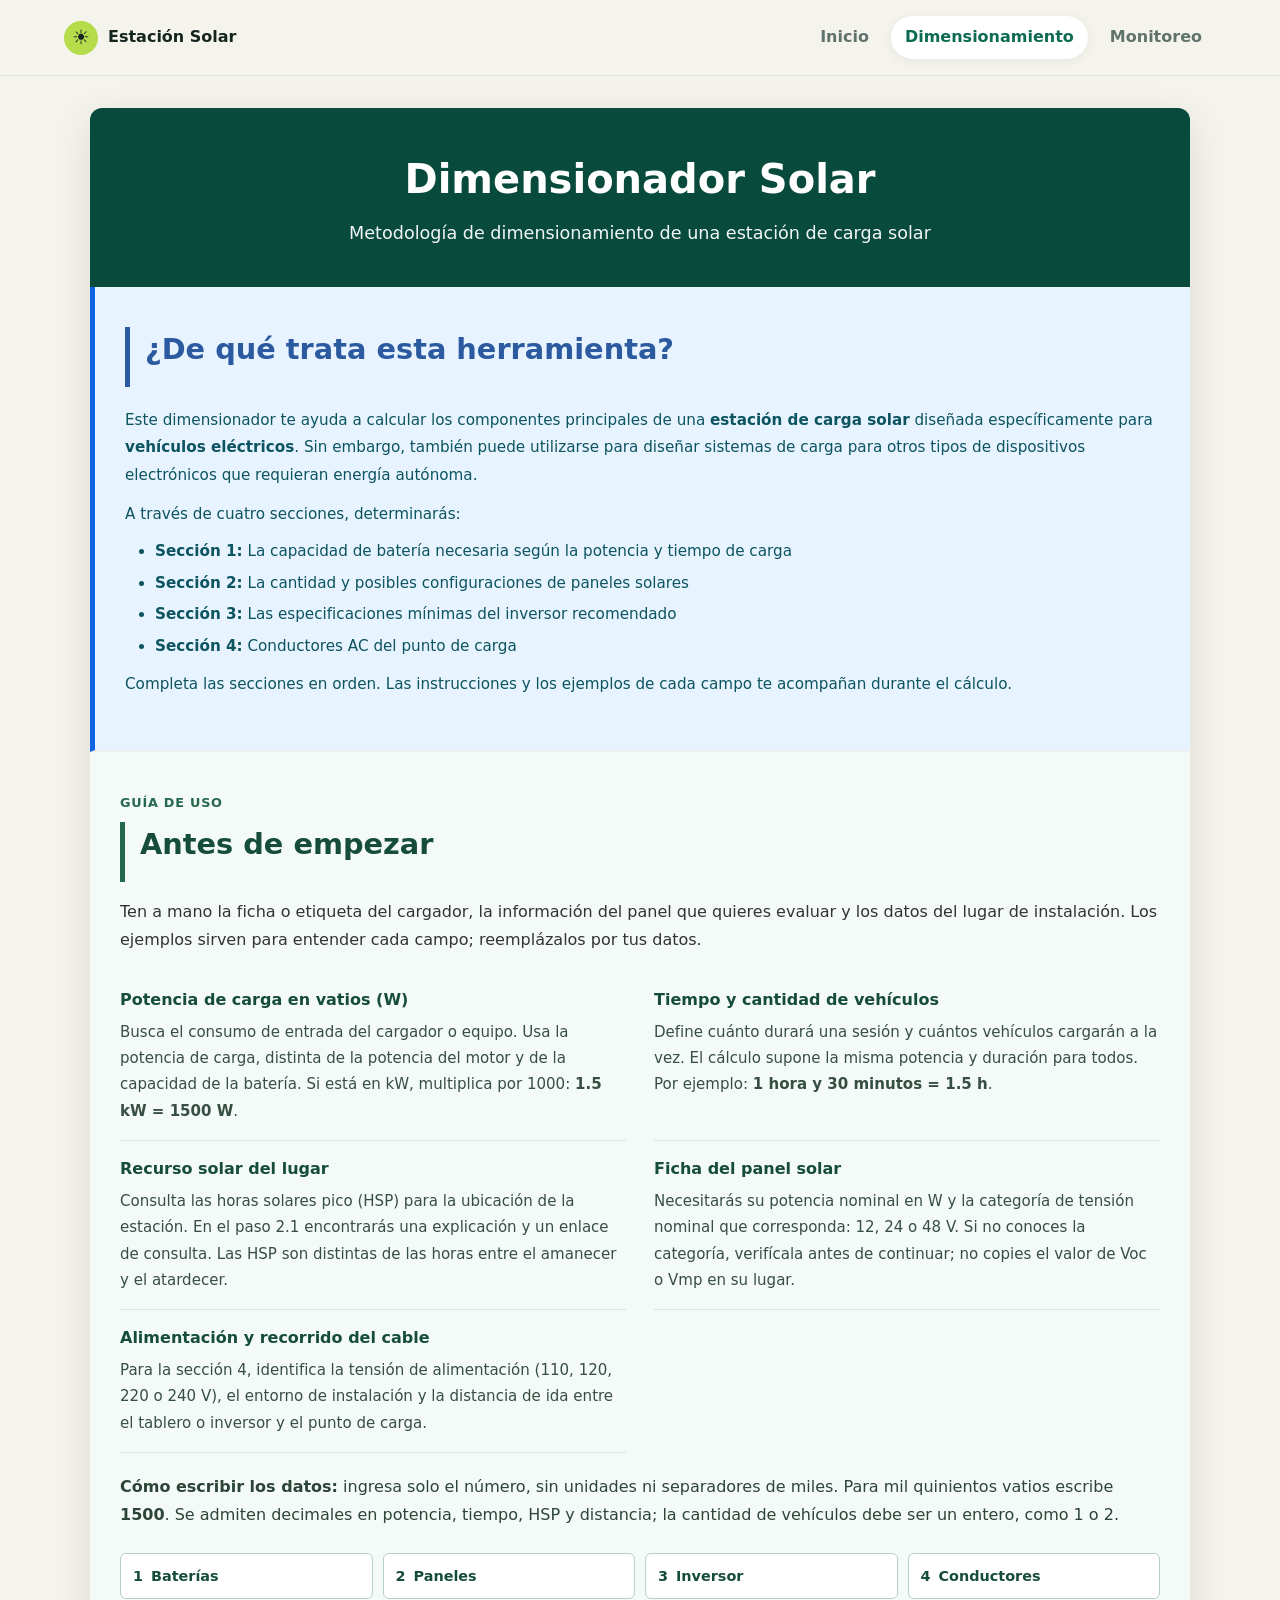
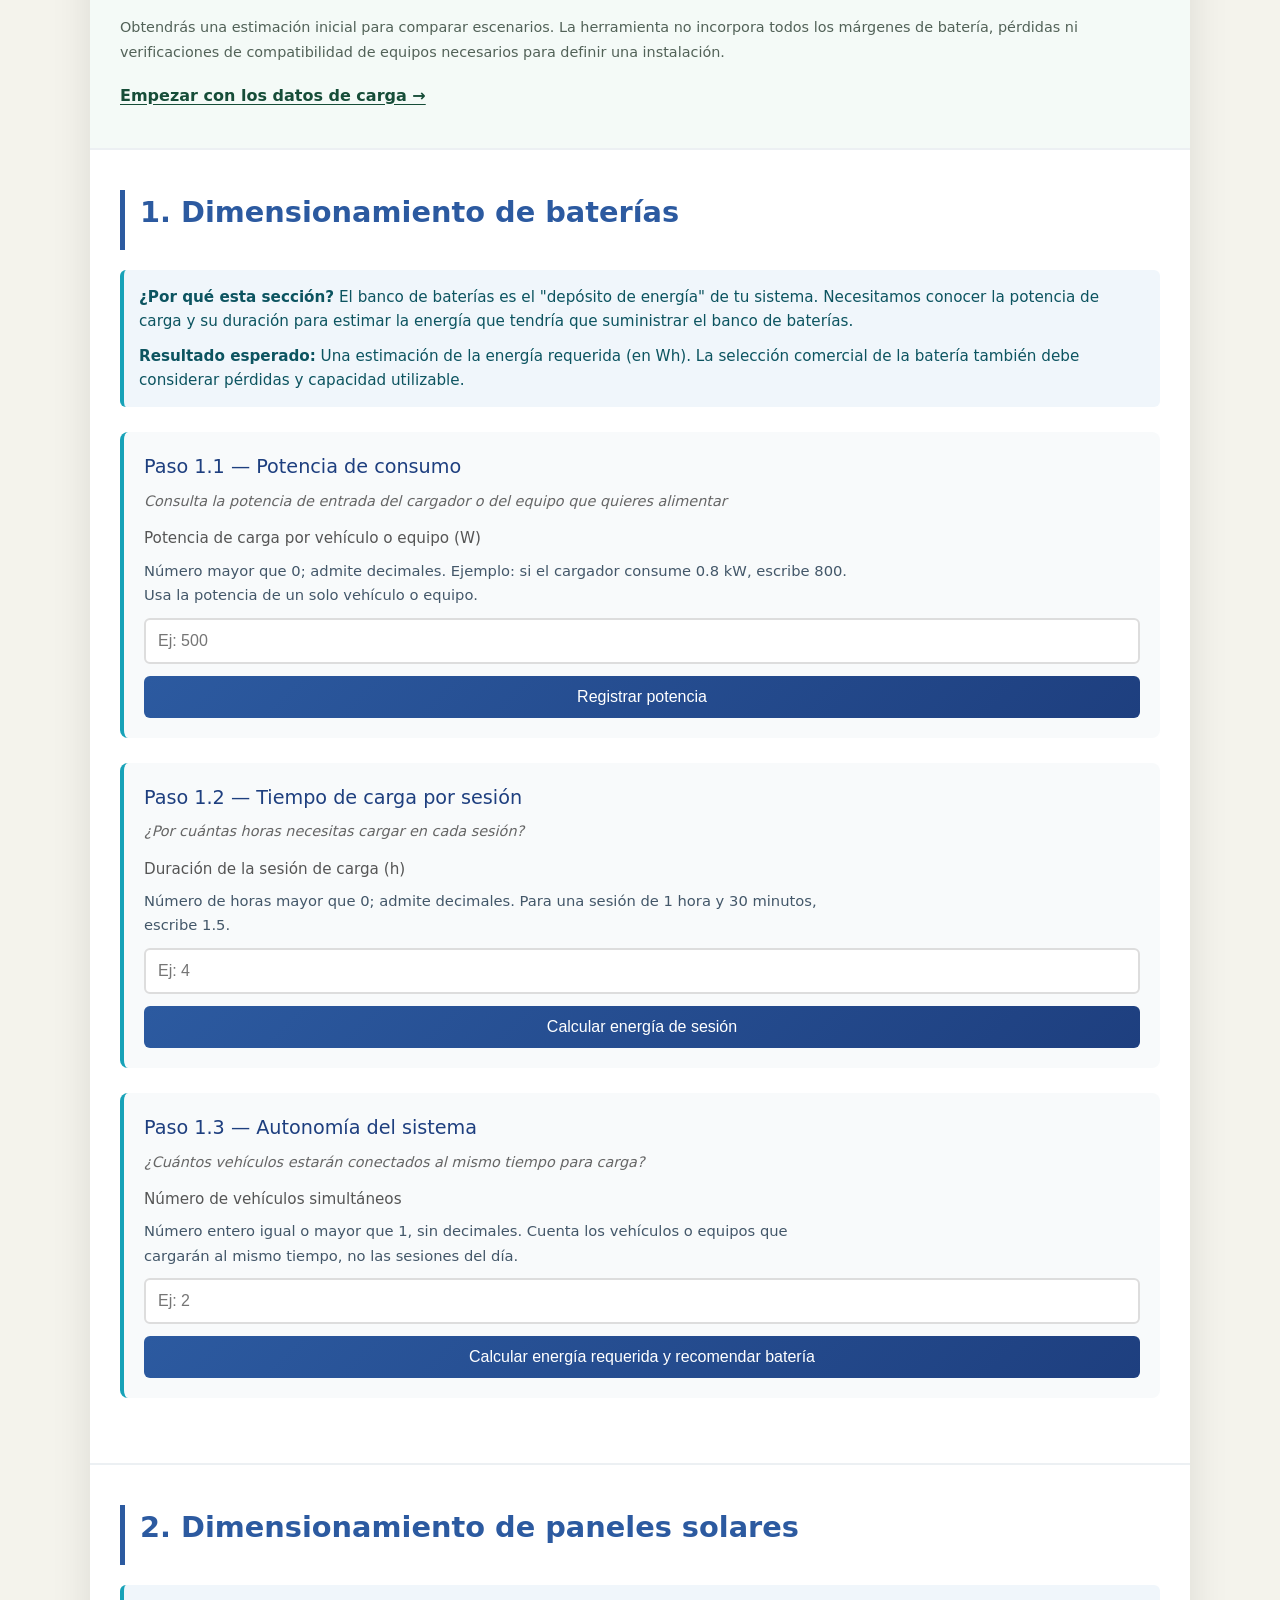
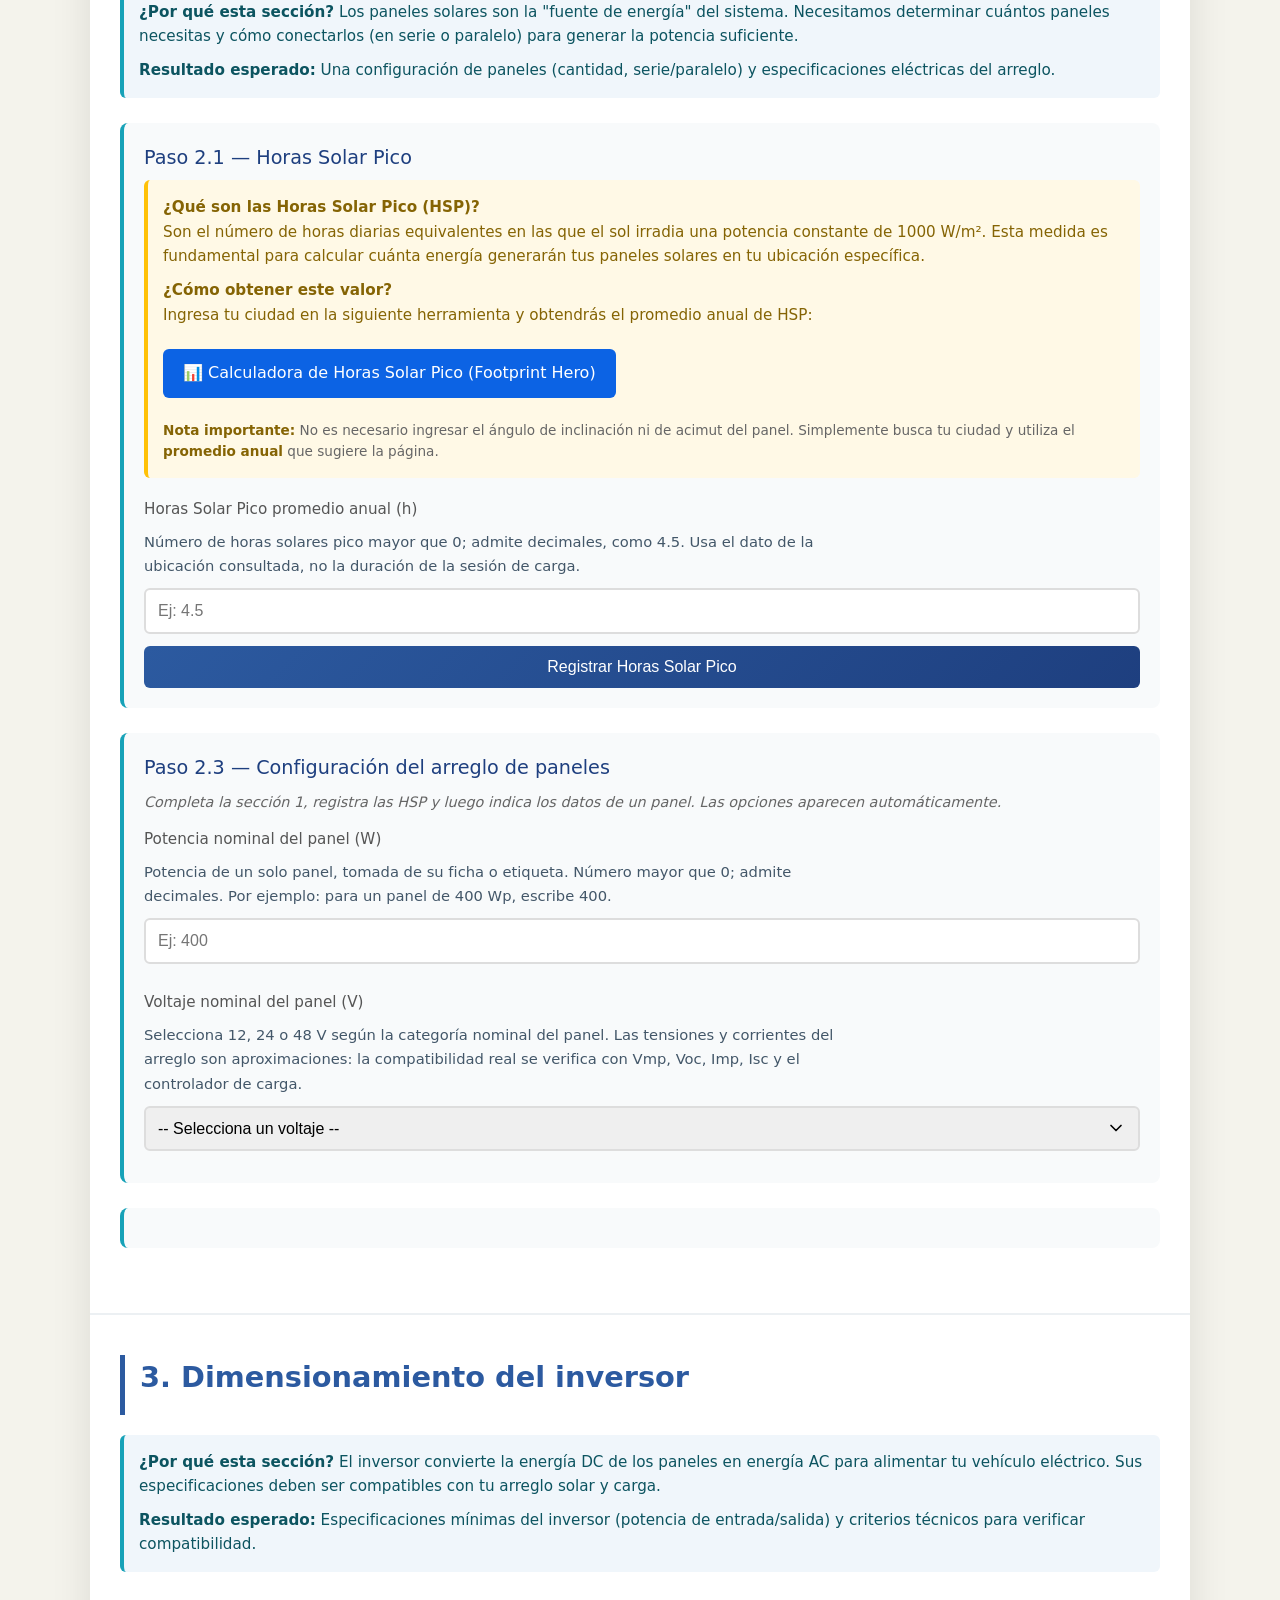
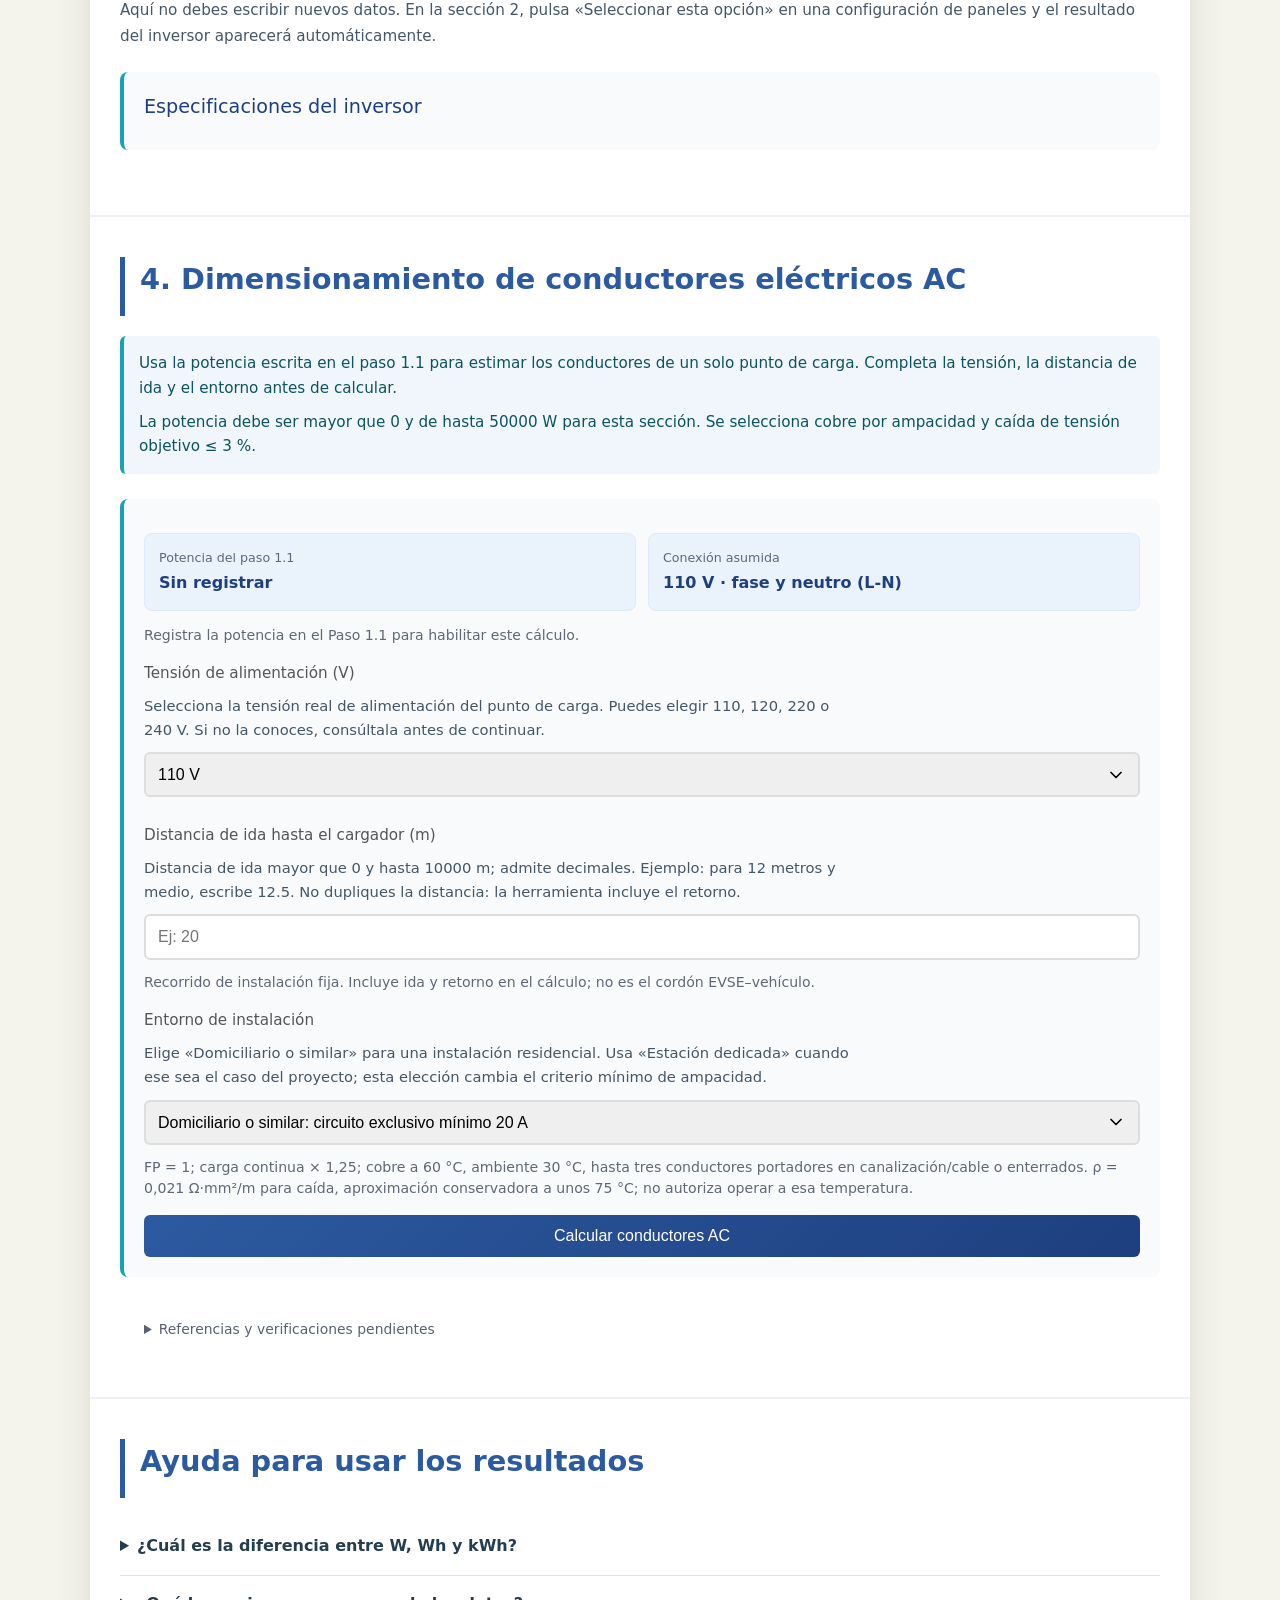
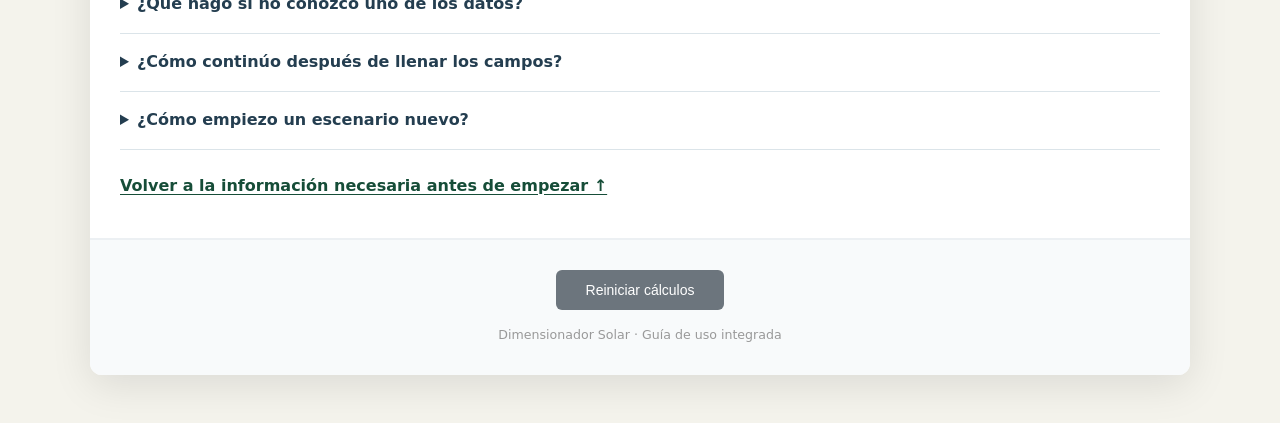
==== dimensionamiento.html @ ce02ce52 "Add files via upload" ====
<!DOCTYPE html>
<html lang="es">
<head>
    <meta charset="UTF-8">
    <meta name="viewport" content="width=device-width, initial-scale=1.0">
    <title>Dimensionador Solar</title>
    <link rel="stylesheet" href="styles.css">
<link rel="stylesheet" href="estilos.css">
</head>
<body class="sizing-page"><header class="site-header"><a class="brand" href="index.html"><span class="brand-mark">☀</span><span>Estación Solar</span></a><button class="menu-button" aria-expanded="false" aria-controls="main-nav">Menú</button><nav id="main-nav" class="nav"><a href="index.html">Inicio</a><a class="active" href="dimensionamiento.html">Dimensionamiento</a><a href="monitoreo.html">Monitoreo</a></nav></header><main class="solar-sizing">
    <div class="contenedor-principal">
        <!-- ENCABEZADO -->
        <header class="encabezado">
            <h1>Dimensionador Solar</h1>
            <p class="subtitulo">Metodología de dimensionamiento de una estación de carga solar</p>
        </header>

        <!-- INTRODUCCIÓN GENERAL -->
        <section class="seccion introduccion">
            <h2>¿De qué trata esta herramienta?</h2>
            <p>
                Este dimensionador te ayuda a calcular los componentes principales de una <strong>estación de carga solar</strong> 
                diseñada específicamente para <strong>vehículos eléctricos</strong>. Sin embargo, también puede utilizarse para 
                diseñar sistemas de carga para otros tipos de dispositivos electrónicos que requieran energía autónoma.
            </p>
            <p>
                A través de cuatro secciones, determinarás:
            </p>
            <ul>
                <li><strong>Sección 1:</strong> La capacidad de batería necesaria según la potencia y tiempo de carga</li>
                <li><strong>Sección 2:</strong> La cantidad y posibles configuraciones de paneles solares</li>
                <li><strong>Sección 3:</strong> Las especificaciones mínimas del inversor recomendado</li><li><strong>Sección 4:</strong> Conductores AC del punto de carga</li>
            </ul>
            <p>
                Completa las secciones en orden. Las instrucciones y los ejemplos de cada campo te acompañan durante el cálculo.
            </p>
        </section>

        <section class="seccion guia-inicio" id="antes-de-empezar" aria-labelledby="titulo-guia">
            <p class="etiqueta-guia">Guía de uso</p>
            <h2 id="titulo-guia">Antes de empezar</h2>
            <p>Ten a mano la ficha o etiqueta del cargador, la información del panel que quieres evaluar y los datos del lugar de instalación. Los ejemplos sirven para entender cada campo; reemplázalos por tus datos.</p>
            <dl class="datos-previos">
                <div><dt>Potencia de carga en vatios (W)</dt><dd>Busca el consumo de entrada del cargador o equipo. Usa la potencia de carga, distinta de la potencia del motor y de la capacidad de la batería. Si está en kW, multiplica por 1000: <strong>1.5 kW = 1500 W</strong>.</dd></div>
                <div><dt>Tiempo y cantidad de vehículos</dt><dd>Define cuánto durará una sesión y cuántos vehículos cargarán a la vez. El cálculo supone la misma potencia y duración para todos. Por ejemplo: <strong>1 hora y 30 minutos = 1.5 h</strong>.</dd></div>
                <div><dt>Recurso solar del lugar</dt><dd>Consulta las horas solares pico (HSP) para la ubicación de la estación. En el paso 2.1 encontrarás una explicación y un enlace de consulta. Las HSP son distintas de las horas entre el amanecer y el atardecer.</dd></div>
                <div><dt>Ficha del panel solar</dt><dd>Necesitarás su potencia nominal en W y la categoría de tensión nominal que corresponda: 12, 24 o 48 V. Si no conoces la categoría, verifícala antes de continuar; no copies el valor de Voc o Vmp en su lugar.</dd></div>
                <div><dt>Alimentación y recorrido del cable</dt><dd>Para la sección 4, identifica la tensión de alimentación (110, 120, 220 o 240 V), el entorno de instalación y la distancia de ida entre el tablero o inversor y el punto de carga.</dd></div>
            </dl>
            <p class="regla-entradas"><strong>Cómo escribir los datos:</strong> ingresa solo el número, sin unidades ni separadores de miles. Para mil quinientos vatios escribe <strong>1500</strong>. Se admiten decimales en potencia, tiempo, HSP y distancia; la cantidad de vehículos debe ser un entero, como 1 o 2.</p>
            <nav class="guia-recorrido" aria-label="Secciones del dimensionador">
                <a href="#seccion-baterias"><span>1</span> Baterías</a>
                <a href="#seccion-paneles"><span>2</span> Paneles</a>
                <a href="#seccion-inversor"><span>3</span> Inversor</a>
                <a href="#seccion-conductores"><span>4</span> Conductores</a>
            </nav>
            <p class="alcance-guia">Obtendrás una estimación inicial para comparar escenarios. La herramienta no incorpora todos los márgenes de batería, pérdidas ni verificaciones de compatibilidad de equipos necesarios para definir una instalación.</p>
            <a class="enlace-comenzar" href="#seccion-baterias">Empezar con los datos de carga →</a>
        </section>
        <p id="error-dimensionador" class="error-general" role="alert" tabindex="-1" hidden></p>

        <!-- SECCIÓN 1: DIMENSIONAMIENTO DE BATERÍAS -->
        <section class="seccion" id="seccion-baterias">
            <h2>1. Dimensionamiento de baterías</h2>
            
            <div class="descripcion-seccion">
                <p>
                    <strong>¿Por qué esta sección?</strong> El banco de baterías es el "depósito de energía" de tu sistema. 
                    Necesitamos conocer la potencia de carga y su duración para estimar
                    la energía que tendría que suministrar el banco de baterías.
                </p>
                <p>
                    <strong>Resultado esperado:</strong> Una estimación de la energía requerida (en Wh). La selección comercial de la batería también debe considerar pérdidas y capacidad utilizable.
                </p>
            </div>

            <!-- Paso 1.1 -->
            <div class="paso">
                <h3>Paso 1.1 — Potencia de consumo</h3>
                <p class="subtitulo-paso">Consulta la potencia de entrada del cargador o del equipo que quieres alimentar</p>
                <label for="P_dispositivo">Potencia de carga por vehículo o equipo (W)</label>
                <p id="ayuda-P_dispositivo" class="ayuda-campo">Número mayor que 0; admite decimales. Ejemplo: si el cargador consume 0.8 kW, escribe 800. Usa la potencia de un solo vehículo o equipo.</p>
                <input type="number" id="P_dispositivo" placeholder="Ej: 500" min="0" step="any" required aria-describedby="ayuda-P_dispositivo error-P_dispositivo">
                <p id="error-P_dispositivo" class="error-campo" aria-live="polite" hidden></p>
                <button class="btn-calcular" onclick="calcularPaso1_1()">Registrar potencia</button>
                <div id="resultado-1-1" class="resultado"></div>
            </div>

            <!-- Paso 1.2 -->
            <div class="paso">
                <h3>Paso 1.2 — Tiempo de carga por sesión</h3>
                <p class="subtitulo-paso">¿Por cuántas horas necesitas cargar en cada sesión?</p>
                <label for="t_sesion">Duración de la sesión de carga (h)</label>
                <p id="ayuda-t_sesion" class="ayuda-campo">Número de horas mayor que 0; admite decimales. Para una sesión de 1 hora y 30 minutos, escribe 1.5.</p>
                <input type="number" id="t_sesion" placeholder="Ej: 4" min="0" step="any" required aria-describedby="ayuda-t_sesion error-t_sesion">
                <p id="error-t_sesion" class="error-campo" aria-live="polite" hidden></p>
                <button class="btn-calcular" onclick="calcularPaso1_2()">Calcular energía de sesión</button>
                <div id="resultado-1-2" class="resultado"></div>
            </div>

            <!-- Paso 1.3 -->
            <div class="paso">
                <h3>Paso 1.3 — Autonomía del sistema</h3>
                <p class="subtitulo-paso">¿Cuántos vehículos estarán conectados al mismo tiempo para carga?</p>
                <label for="num_dispositivos">Número de vehículos simultáneos</label>
                <p id="ayuda-num_dispositivos" class="ayuda-campo">Número entero igual o mayor que 1, sin decimales. Cuenta los vehículos o equipos que cargarán al mismo tiempo, no las sesiones del día.</p>
                <input type="number" id="num_dispositivos" placeholder="Ej: 2" min="1" step="1" required aria-describedby="ayuda-num_dispositivos error-num_dispositivos">
                <p id="error-num_dispositivos" class="error-campo" aria-live="polite" hidden></p>
                <button class="btn-calcular" onclick="calcularPaso1_3()">Calcular energía requerida y recomendar batería</button>
                <div id="resultado-1-3" class="resultado"></div>
            </div>
        </section>

        <!-- SECCIÓN 2: DIMENSIONAMIENTO DE PANELES -->
        <section class="seccion" id="seccion-paneles">
            <h2>2. Dimensionamiento de paneles solares</h2>

            <div class="descripcion-seccion">
                <p>
                    <strong>¿Por qué esta sección?</strong> Los paneles solares son la "fuente de energía" del sistema. 
                    Necesitamos determinar cuántos paneles necesitas y cómo conectarlos (en serie o paralelo) para 
                    generar la potencia suficiente.
                </p>
                <p>
                    <strong>Resultado esperado:</strong> Una configuración de paneles (cantidad, serie/paralelo) 
                    y especificaciones eléctricas del arreglo.
                </p>
            </div>

            <!-- Paso 2.1 -->
            <div class="paso">
                <h3>Paso 2.1 — Horas Solar Pico</h3>
                
                <div class="explicacion-hsp">
                    <p>
                        <strong>¿Qué son las Horas Solar Pico (HSP)?</strong><br>
                        Son el número de horas diarias equivalentes en las que el sol irradia una potencia constante de 1000 W/m². 
                        Esta medida es fundamental para calcular cuánta energía generarán tus paneles solares en tu ubicación específica.
                    </p>
                    <p>
                        <strong>¿Cómo obtener este valor?</strong><br>
                        Ingresa tu ciudad en la siguiente herramienta y obtendrás el promedio anual de HSP:
                    </p>
                    <a href="https://footprinthero.com/peak-sun-hours-calculator#how-to-calculate-peak-sun-hours" target="_blank" class="enlace-externo">
                        📊 Calculadora de Horas Solar Pico (Footprint Hero)
                    </a>
                    <p style="font-size: 0.85em; color: #666; margin-top: 10px;">
                        <strong>Nota importante:</strong> No es necesario ingresar el ángulo de inclinación ni de acimut del panel. 
                        Simplemente busca tu ciudad y utiliza el <strong>promedio anual</strong> que sugiere la página.
                    </p>
                </div>

                <label for="HSP">Horas Solar Pico promedio anual (h)</label>
                <p id="ayuda-HSP" class="ayuda-campo">Número de horas solares pico mayor que 0; admite decimales, como 4.5. Usa el dato de la ubicación consultada, no la duración de la sesión de carga.</p>
                <input type="number" id="HSP" placeholder="Ej: 4.5" min="0" step="any" required aria-describedby="ayuda-HSP error-HSP">
                <p id="error-HSP" class="error-campo" aria-live="polite" hidden></p>
                <button class="btn-calcular" onclick="registrarHSP()">Registrar Horas Solar Pico</button>
                <div id="resultado-2-1" class="resultado"></div>
            </div>

            <!-- Paso 2.2 — Se muestra automáticamente cuando se registra HSP -->
            <div class="paso" id="paso-2-2" style="display: none;">
                <h3>Paso 2.2 — Potencia del arreglo solar</h3>
                <p class="subtitulo-paso">Cálculo automático basado en energía requerida y Horas Solar Pico</p>
                <div id="resultado-2-2" class="resultado"></div>
            </div>

            <!-- Paso 2.3 -->
            <div class="paso">
                <h3>Paso 2.3 — Configuración del arreglo de paneles</h3>
                <p class="subtitulo-paso">Completa la sección 1, registra las HSP y luego indica los datos de un panel. Las opciones aparecen automáticamente.</p>
                <label for="P_panel">Potencia nominal del panel (W)</label>
                <p id="ayuda-P_panel" class="ayuda-campo">Potencia de un solo panel, tomada de su ficha o etiqueta. Número mayor que 0; admite decimales. Por ejemplo: para un panel de 400 Wp, escribe 400.</p>
                <input type="number" id="P_panel" placeholder="Ej: 400" onchange="autoCalcularPaso2_3()" min="0" step="any" required aria-describedby="ayuda-P_panel error-P_panel">
                <p id="error-P_panel" class="error-campo" aria-live="polite" hidden></p>
                
                <label for="V_nominal">Voltaje nominal del panel (V)</label>
                <p id="ayuda-V_nominal" class="ayuda-campo">Selecciona 12, 24 o 48 V según la categoría nominal del panel. Las tensiones y corrientes del arreglo son aproximaciones: la compatibilidad real se verifica con Vmp, Voc, Imp, Isc y el controlador de carga.</p>
                <select id="V_nominal" onchange="autoCalcularPaso2_3()" aria-describedby="ayuda-V_nominal" required>
                    <option value="">-- Selecciona un voltaje --</option>
                    <option value="12">12 V</option>
                    <option value="24">24 V</option>
                    <option value="48">48 V</option>
                </select>
                
                <div id="resultado-2-3" class="resultado"></div>
            </div>

            <!-- Selección de opciones -->
            <div class="paso">
                <div id="selector-opciones" style="display:none;">
                    <p style="font-weight: 600; margin-bottom: 15px;">Selecciona la configuración que prefieras:</p>
                    <div id="opciones-container" style="display: grid; gap: 15px;">
                        <!-- Las opciones se generarán dinámicamente aquí -->
                    </div>
                </div>
            </div>
        </section>

        <!-- SECCIÓN 3: DIMENSIONAMIENTO DEL INVERSOR -->
        <section class="seccion" id="seccion-inversor">
            <h2>3. Dimensionamiento del inversor</h2>

            <div class="descripcion-seccion">
                <p>
                    <strong>¿Por qué esta sección?</strong> El inversor convierte la energía DC de los paneles 
                    en energía AC para alimentar tu vehículo eléctrico. Sus especificaciones deben ser compatibles 
                    con tu arreglo solar y carga.
                </p>
                <p>
                    <strong>Resultado esperado:</strong> Especificaciones mínimas del inversor (potencia de entrada/salida) 
                    y criterios técnicos para verificar compatibilidad.
                </p>
            </div>

            <p class="ayuda-seccion">Aquí no debes escribir nuevos datos. En la sección 2, pulsa «Seleccionar esta opción» en una configuración de paneles y el resultado del inversor aparecerá automáticamente.</p>
            <div class="paso">
                <h3>Especificaciones del inversor</h3>
                <div id="resultado-3" class="resultado"></div>
            </div>
        </section>

<section class="seccion" id="seccion-conductores">
<h2>4. Dimensionamiento de conductores eléctricos AC</h2>
<div class="descripcion-seccion"><p>Usa la potencia escrita en el paso 1.1 para estimar los conductores de un solo punto de carga. Completa la tensión, la distancia de ida y el entorno antes de calcular.</p><p>La potencia debe ser mayor que 0 y de hasta 50000 W para esta sección. Se selecciona cobre por ampacidad y caída de tensión objetivo ≤ 3 %.</p></div>
<div class="paso paso-cables-ac">
<div class="info-origen-ac"><div><small>Potencia del paso 1.1</small><strong id="potencia_ac_origen">Sin registrar</strong></div><div><small>Conexión asumida</small><strong id="configuracion_ac"></strong></div></div>
<p id="estado-potencia-ac" class="texto-ayuda-ac" aria-live="polite"></p>
<label for="tension_ac">Tensión de alimentación (V)</label><p id="ayuda-tension_ac" class="ayuda-campo">Selecciona la tensión real de alimentación del punto de carga. Puedes elegir 110, 120, 220 o 240 V. Si no la conoces, consúltala antes de continuar.</p>
                <select id="tension_ac" aria-describedby="ayuda-tension_ac"><option value="110">110 V</option><option value="120">120 V</option><option value="220">220 V</option><option value="240">240 V</option></select>
<label for="distancia_ac">Distancia de ida hasta el cargador (m)</label><p id="ayuda-distancia_ac" class="ayuda-campo">Distancia de ida mayor que 0 y hasta 10000 m; admite decimales. Ejemplo: para 12 metros y medio, escribe 12.5. No dupliques la distancia: la herramienta incluye el retorno.</p>
                <input type="number" id="distancia_ac" placeholder="Ej: 20" min="0" max="10000" step="any" required aria-describedby="ayuda-distancia_ac error-distancia_ac">
                <p id="error-distancia_ac" class="error-campo" aria-live="polite" hidden></p>
<p class="texto-ayuda-ac">Recorrido de instalación fija. Incluye ida y retorno en el cálculo; no es el cordón EVSE–vehículo.</p>
<label for="entorno_ac">Entorno de instalación</label><p id="ayuda-entorno_ac" class="ayuda-campo">Elige «Domiciliario o similar» para una instalación residencial. Usa «Estación dedicada» cuando ese sea el caso del proyecto; esta elección cambia el criterio mínimo de ampacidad.</p>
                <select id="entorno_ac" aria-describedby="ayuda-entorno_ac"><option value="domiciliario">Domiciliario o similar: circuito exclusivo mínimo 20 A</option><option value="estacion">Estación dedicada: sin mínimo domiciliario automático</option></select>
<p class="texto-ayuda-ac">FP = 1; carga continua × 1,25; cobre a 60 °C, ambiente 30 °C, hasta tres conductores portadores en canalización/cable o enterrados. ρ = 0,021 Ω·mm²/m para caída, aproximación conservadora a unos 75 °C; no autoriza operar a esa temperatura.</p>
<button type="button" class="btn-calcular" id="btn-calcular-ac">Calcular conductores AC</button><div id="resultado-4" class="resultado resultado-ac" aria-live="polite"></div>
</div>
<details class="referencia-ac"><summary>Referencias y verificaciones pendientes</summary>
<p><a href="https://www.minenergia.gov.co/documents/15921/Libro-3-Resolucion-40284-23-06-2026.pdf" target="_blank" rel="noopener">RETIE, Resolución 40284 de 2026, Libro 3, art. 3.17.7</a>: alimentación sin superar 60 °C, circuito domiciliario exclusivo mínimo 20 A y protecciones.</p>
<p>NTC 2050 segunda actualización: tabla 310.15(B)(16), cobre 60 °C; carga continua de VE (625.42), conductores (210.19(A)(1)) y protección (625.41). <a href="https://docs.upme.gov.co/DemandayEficiencia/Doc_Hemeroteca/Insumos_NTC_2050_Codigo_electrico_colombiano_V0_04212018.pdf" target="_blank" rel="noopener">Consulta UPME</a> (borrador; cotejar edición oficial ICONTEC). 3 % es objetivo de diseño, no certificación.</p>
<p>Validar temperatura, agrupamiento, aislamiento, canalización, terminales, corriente de placa, protección y diferencial. El PE se dimensiona según protección y criterio normativo aplicable, no copiando fase. No se calcula PE ni interruptor.</p></details>
</section>
        <section class="seccion dudas-uso" aria-labelledby="titulo-dudas">
            <h2 id="titulo-dudas">Ayuda para usar los resultados</h2>
            <details><summary>¿Cuál es la diferencia entre W, Wh y kWh?</summary><p>Los W expresan potencia; los Wh, energía durante un tiempo. Una carga de 500 W durante 2 horas requiere 1000 Wh, equivalentes a 1 kWh. Ingresa potencia en W en el paso 1.1 y duración en horas en el paso 1.2.</p></details>
            <details><summary>¿Qué hago si no conozco uno de los datos?</summary><p>Consulta la etiqueta o ficha del cargador y del panel. Para las HSP, usa el enlace del paso 2.1. La tensión y el recorrido del cable corresponden al lugar de instalación. Si no tienes esa información, reúne el dato antes de usar el resultado para tu proyecto.</p></details>
            <details><summary>¿Cómo continúo después de llenar los campos?</summary><p>En la sección 1, pulsa el botón de cada paso en orden. En la sección 2, registra las HSP y escribe los datos del panel; después selecciona una de las opciones. La sección 3 se calcula automáticamente. Para la sección 4, completa sus campos y pulsa «Calcular conductores AC».</p></details>
            <details><summary>¿Cómo empiezo un escenario nuevo?</summary><p>Usa «Reiniciar cálculos», al final de esta página. Se borran las entradas y los resultados para que puedas ingresar los datos del nuevo escenario.</p></details>
            <a class="volver-guia" href="#antes-de-empezar">Volver a la información necesaria antes de empezar ↑</a>
        </section>
        <!-- BOTÓN DE REINICIO -->
        <footer class="pie">
            <button class="btn-reiniciar" onclick="reiniciarApp()">Reiniciar cálculos</button>
            <p class="nota">Dimensionador Solar · Guía de uso integrada</p>
        </footer>
    </div>

    </main><script src="calculos.js"></script><script src="cables_ac.js"></script><script src="ayuda_dimensionador.js"></script><script src="app.js"></script>
</body>
</html>
---- styles.css ----
:root{--ink:#14251f;--muted:#60736c;--green:#0d6b53;--green-dark:#084b3c;--lime:#b6db4b;--cream:#f4f3ec;--white:#fff;--line:#dce4df;--amber:#e78c2c;--shadow:0 16px 40px rgba(20,37,31,.09)}*{box-sizing:border-box}html{scroll-behavior:smooth}body{margin:0;background:var(--cream);color:var(--ink);font:16px/1.55 Inter,ui-sans-serif,system-ui,-apple-system,BlinkMacSystemFont,"Segoe UI",sans-serif}a{color:inherit}.site-header{height:76px;padding:0 clamp(20px,5vw,72px);display:flex;align-items:center;justify-content:space-between;background:rgba(244,243,236,.95);border-bottom:1px solid var(--line);position:sticky;top:0;z-index:10;backdrop-filter:blur(12px)}.brand{display:flex;gap:10px;align-items:center;text-decoration:none;font-weight:800}.brand-mark{display:grid;place-items:center;width:34px;height:34px;border-radius:50%;background:var(--lime);font-size:20px}.nav{display:flex;gap:8px}.nav a{padding:9px 14px;border-radius:999px;text-decoration:none;color:var(--muted);font-weight:650}.nav a:hover,.nav a.active{background:var(--white);color:var(--green);box-shadow:0 2px 12px rgba(20,37,31,.06)}.menu-button{display:none;background:none;border:0;font-weight:700}.hero{min-height:610px;padding:80px clamp(20px,7vw,110px);display:grid;grid-template-columns:1.05fr .95fr;align-items:center;gap:70px;background:radial-gradient(circle at 90% 20%,rgba(182,219,75,.22),transparent 34%),linear-gradient(145deg,#f4f3ec,#e8efe9)}.hero h1,.page-heading h1,.monitor-heading h1{font-size:clamp(42px,6vw,78px);line-height:.98;letter-spacing:-.055em;margin:14px 0 24px;max-width:850px}.hero-copy>p:not(.eyebrow){font-size:19px;color:var(--muted);max-width:630px}.eyebrow{text-transform:uppercase;letter-spacing:.16em;font-size:12px;font-weight:800;color:var(--green)}.actions{display:flex;gap:12px;margin-top:30px;flex-wrap:wrap}.button{display:inline-flex;align-items:center;justify-content:center;min-height:48px;padding:0 20px;border:1px solid transparent;border-radius:9px;text-decoration:none;font-weight:750;cursor:pointer;font:inherit}.button.primary{background:var(--green);color:#fff}.button.primary:hover{background:var(--green-dark)}.button.secondary{background:var(--white);border-color:var(--line)}.button.compact{min-height:40px;font-size:14px}.energy-visual{background:var(--green-dark);color:#fff;padding:32px;border-radius:24px;box-shadow:var(--shadow);display:grid;grid-template-columns:1fr auto 1fr auto 1fr;align-items:center;gap:12px}.energy-node{text-align:center;padding:26px 10px;border-radius:15px;background:rgba(255,255,255,.09);border:1px solid rgba(255,255,255,.14)}.energy-node span{display:block;font-size:12px;color:#cfe3db}.energy-node strong{display:block;font-size:24px;margin-top:5px}.energy-node.battery{background:rgba(182,219,75,.17)}.flow{color:var(--lime);font-size:26px}.section{padding:80px clamp(20px,7vw,110px)}.section h2,.dashboard-section h2{font-size:clamp(30px,4vw,48px);letter-spacing:-.035em;margin:8px 0 28px}.feature-grid{display:grid;grid-template-columns:repeat(3,1fr);gap:18px}.feature{background:var(--white);padding:28px;border-radius:16px;box-shadow:var(--shadow);min-height:260px}.feature-number{font-weight:800;color:var(--green)}.feature h3{font-size:24px;margin:34px 0 8px}.feature p{color:var(--muted)}.feature a{color:var(--green);font-weight:750;text-decoration:none}.muted{color:var(--muted);font-weight:700}.architecture{margin:0 clamp(20px,4vw,62px) 70px;padding:55px;display:grid;grid-template-columns:1fr 1.4fr;align-items:center;gap:40px;background:var(--green-dark);color:#fff;border-radius:24px}.architecture p{color:#c4d8d0}.pipeline{display:flex;align-items:center;gap:10px;flex-wrap:wrap}.pipeline span{padding:14px 16px;background:rgba(255,255,255,.1);border:1px solid rgba(255,255,255,.14);border-radius:10px}.pipeline b{color:var(--lime);font-size:13px}footer{padding:28px clamp(20px,5vw,72px);display:flex;justify-content:space-between;color:var(--muted);border-top:1px solid var(--line);font-size:14px}.page-heading,.monitor-heading{padding:70px clamp(20px,7vw,110px) 28px}.page-heading p:last-child{max-width:720px;color:var(--muted);font-size:18px}.calculator{padding-top:20px;display:grid;grid-template-columns:minmax(300px,.75fr) 1.25fr;gap:24px}.form-card,.results{background:#fff;border-radius:18px;padding:30px;box-shadow:var(--shadow)}.form-card{display:grid;gap:18px}.form-card h2{font-size:25px;margin:0}.form-card label{display:grid;gap:7px;font-size:14px;font-weight:700}.form-card input{width:100%;padding:13px;border:1px solid #cbd7d1;border-radius:8px;font:inherit}.results{display:grid;grid-template-columns:1fr 1fr;gap:14px}.results article{background:#eff5f1;border-radius:12px;padding:22px}.results span{display:block;color:var(--muted);font-size:13px}.results strong{display:block;font-size:clamp(22px,3vw,34px);margin-top:6px}.results p{grid-column:1/-1;color:var(--muted);margin:6px}.monitor-heading{display:flex;justify-content:space-between;align-items:end}.monitor-heading h1{font-size:clamp(40px,5vw,66px);margin-bottom:0}.status-pill{margin-bottom:10px;padding:9px 13px;background:#e2f2e9;border-radius:999px;color:var(--green);font-weight:750;font-size:13px}.status-pill i{display:inline-block;width:8px;height:8px;border-radius:50%;background:#1d9e5c;margin-right:7px}.notice{margin:0 clamp(20px,7vw,110px) 18px;padding:13px 17px;background:#fff6db;border:1px solid #ebd893;border-radius:10px;color:#695112}.live-summary{padding:0 clamp(20px,7vw,110px) 24px;display:grid;grid-template-columns:repeat(5,1fr);gap:12px}.live-summary article{background:#fff;padding:18px;border-radius:12px;border:1px solid var(--line)}.live-summary span,.live-summary small{display:block;color:var(--muted);font-size:12px}.live-summary strong{display:block;font-size:23px;margin:6px 0}.live-summary .ok{color:#198754}.dashboard-section{margin:0 clamp(20px,4vw,62px);background:#fff;border-radius:18px;overflow:hidden;box-shadow:var(--shadow)}.dashboard-toolbar{padding:22px 26px;display:flex;justify-content:space-between;align-items:center;border-bottom:1px solid var(--line)}.dashboard-toolbar h2{font-size:25px;margin:0}.dashboard-toolbar p{margin:3px 0 0;color:var(--muted);font-size:13px}.iframe-wrap{height:min(70vw,820px);min-height:560px}.iframe-wrap iframe{width:100%;height:100%;border:0}.control-preview{margin-top:18px;display:grid;grid-template-columns:1fr auto;gap:40px;align-items:center}.control-preview p{color:var(--muted);max-width:720px}.switch-row{display:flex;gap:20px;align-items:center;background:#fff;padding:22px;border-radius:14px;box-shadow:var(--shadow)}.switch-row span{min-width:190px}.switch-row small{display:block;color:var(--muted)}.switch-row input{position:absolute;opacity:0}.switch-row i{width:55px;height:30px;border-radius:999px;background:#aebcb6;position:relative;cursor:pointer}.switch-row i:after{content:"";position:absolute;width:22px;height:22px;left:4px;top:4px;background:#fff;border-radius:50%;transition:.2s}.switch-row input:checked+i{background:var(--green)}.switch-row input:checked+i:after{transform:translateX(25px)}
@media(max-width:900px){.hero{grid-template-columns:1fr;min-height:auto}.feature-grid{grid-template-columns:1fr}.architecture,.calculator{grid-template-columns:1fr}.live-summary{grid-template-columns:repeat(2,1fr)}.control-preview{grid-template-columns:1fr}.energy-visual{max-width:620px}}
@media(max-width:640px){.site-header{height:auto;min-height:68px;flex-wrap:wrap}.menu-button{display:block}.nav{display:none;width:100%;padding:8px 0 14px;flex-direction:column}.nav.open{display:flex}.nav a{text-align:center}.hero{padding-top:55px}.energy-visual{grid-template-columns:1fr}.flow{transform:rotate(90deg)}.architecture{margin-left:10px;margin-right:10px;padding:28px}.results{grid-template-columns:1fr}.results p{grid-column:auto}.monitor-heading{align-items:start;flex-direction:column}.live-summary{grid-template-columns:1fr}.dashboard-section{margin:0 8px}.dashboard-toolbar{align-items:start;gap:15px;flex-direction:column}.iframe-wrap{height:720px}.control-preview{padding-top:40px}footer{gap:8px;flex-direction:column}}


body.embedded-page{overflow:hidden}.dimensionador-frame-wrap{height:calc(100vh - 76px)}.dimensionador-frame{display:block;width:100%;height:100%;border:0;background:#f5f7fa}@media(max-width:640px){body.embedded-page{overflow:auto}.dimensionador-frame-wrap{height:calc(100vh - 68px);min-height:720px}}
---- estilos.css ----
.solar-sizing, .solar-sizing * {
    margin: 0;
    padding: 0;
    box-sizing: border-box;
}.solar-sizing {
    font-family: 'Segoe UI', Tahoma, Geneva, Verdana, sans-serif;
    background: linear-gradient(135deg, #f5f7fa 0%, #c3cfe2 100%);
    color: #333;
    line-height: 1.6;
    min-height: 100vh;
    padding: 20px;
}.solar-sizing .contenedor-principal {
    max-width: 900px;
    margin: 0 auto;
    background: white;
    border-radius: 12px;
    box-shadow: 0 10px 40px rgba(0, 0, 0, 0.1);
    overflow: hidden;
}.solar-sizing .encabezado {
    background: linear-gradient(135deg, #2c5aa0 0%, #1e3f7f 100%);
    color: white;
    padding: 40px 30px;
    text-align: center;
}.solar-sizing .encabezado h1 {
    font-size: 2.5em;
    margin-bottom: 10px;
    font-weight: 600;
}.solar-sizing .encabezado .subtitulo {
    font-size: 1.1em;
    opacity: 0.95;
    font-weight: 300;
}.solar-sizing .introduccion {
    background: #e7f3ff;
    border-left: 5px solid #0c63e4;
    padding: 30px;
}.solar-sizing .introduccion h2 {
    color: #0c63e4;
    margin-bottom: 15px;
    font-size: 1.5em;
}.solar-sizing .introduccion p {
    margin-bottom: 12px;
    color: #0c5460;
    font-size: 0.95em;
    line-height: 1.8;
}.solar-sizing .introduccion ul {
    margin-left: 30px;
    margin-top: 12px;
    margin-bottom: 12px;
}.solar-sizing .introduccion li {
    margin-bottom: 8px;
    color: #0c5460;
    font-size: 0.95em;
}.solar-sizing .seccion {
    padding: 40px 30px;
    border-bottom: 2px solid #ecf0f3;
}.solar-sizing .seccion:last-of-type {
    border-bottom: none;
}.solar-sizing .seccion h2 {
    font-size: 1.8em;
    color: #2c5aa0;
    margin-bottom: 20px;
    padding-bottom: 15px;
    border-left: 5px solid #2c5aa0;
    padding-left: 15px;
}.solar-sizing .descripcion-seccion {
    background: #f0f6fb;
    border-left: 4px solid #17a2b8;
    padding: 15px;
    border-radius: 6px;
    margin-bottom: 25px;
}.solar-sizing .descripcion-seccion p {
    margin-bottom: 10px;
    color: #0c5460;
    font-size: 0.95em;
    line-height: 1.6;
}.solar-sizing .descripcion-seccion p:last-child {
    margin-bottom: 0;
}.solar-sizing .descripcion-seccion strong {
    color: #0c5460;
}.solar-sizing .explicacion-hsp {
    background: #fff9e6;
    border-left: 4px solid #ffc107;
    padding: 15px;
    border-radius: 6px;
    margin-bottom: 20px;
}.solar-sizing .explicacion-hsp p {
    margin-bottom: 10px;
    color: #856404;
    font-size: 0.95em;
    line-height: 1.6;
}.solar-sizing .explicacion-hsp p:last-child {
    margin-bottom: 0;
}.solar-sizing .explicacion-hsp strong {
    color: #856404;
}.solar-sizing .enlace-externo {
    display: inline-block;
    background: #0c63e4;
    color: white;
    padding: 12px 20px;
    border-radius: 6px;
    text-decoration: none;
    font-weight: 500;
    transition: all 0.3s ease;
    margin: 12px 0;
}.solar-sizing .enlace-externo:hover {
    background: #0a4fb0;
    transform: translateY(-2px);
    box-shadow: 0 4px 12px rgba(12, 99, 228, 0.3);
}.solar-sizing .paso {
    background: #f8fafb;
    padding: 20px;
    margin-bottom: 25px;
    border-radius: 8px;
    border-left: 4px solid #17a2b8;
    transition: box-shadow 0.3s ease;
}.solar-sizing .paso:hover {
    box-shadow: 0 4px 12px rgba(0, 0, 0, 0.08);
}.solar-sizing .paso h3 {
    font-size: 1.2em;
    color: #1e3f7f;
    margin-bottom: 8px;
    font-weight: 500;
}.solar-sizing .paso .subtitulo-paso {
    font-size: 0.9em;
    color: #666;
    margin-bottom: 15px;
    font-style: italic;
}.solar-sizing .paso label {
    display: block;
    margin-top: 15px;
    margin-bottom: 8px;
    font-weight: 500;
    color: #555;
    font-size: 0.95em;
}.solar-sizing .paso input, .solar-sizing .paso select {
    width: 100%;
    padding: 12px;
    margin-bottom: 15px;
    border: 2px solid #ddd;
    border-radius: 6px;
    font-size: 1em;
    transition: border-color 0.3s ease;
    font-family: 'Segoe UI', Tahoma, Geneva, Verdana, sans-serif;
}.solar-sizing .paso input:focus, .solar-sizing .paso select:focus {
    outline: none;
    border-color: #2c5aa0;
    background-color: #f0f6fb;
}.solar-sizing .paso input[aria-invalid="true"] {
    border-color: #dc3545;
}.solar-sizing .paso select {
    cursor: pointer;
    appearance: none;
    background-image: url("data:image/svg+xml;charset=UTF-8,%3csvg xmlns='http://www.w3.org/2000/svg' viewBox='0 0 24 24' fill='none' stroke='currentColor' stroke-width='2' stroke-linecap='round' stroke-linejoin='round'%3e%3cpolyline points='6 9 12 15 18 9'%3e%3c/polyline%3e%3c/svg%3e");
    background-repeat: no-repeat;
    background-position: right 12px center;
    background-size: 20px;
    padding-right: 40px;
}.solar-sizing .btn-calcular {
    background: linear-gradient(135deg, #2c5aa0 0%, #1e3f7f 100%);
    color: white;
    padding: 12px 25px;
    border: none;
    border-radius: 6px;
    font-size: 1em;
    font-weight: 500;
    cursor: pointer;
    transition: all 0.3s ease;
    width: 100%;
}.solar-sizing .btn-calcular:hover {
    transform: translateY(-2px);
    box-shadow: 0 6px 20px rgba(44, 90, 160, 0.3);
}.solar-sizing .btn-calcular:active {
    transform: translateY(0);
}.solar-sizing .btn-calcular:disabled {
    background: #ccc;
    cursor: not-allowed;
    transform: none;
}.solar-sizing .resultado {
    background: #d4edda;
    border: 2px solid #28a745;
    color: #155724;
    padding: 20px;
    border-radius: 8px;
    margin-top: 15px;
    display: none;
}.solar-sizing .resultado.visible {
    display: block;
    animation: slideIn 0.3s ease;
}.solar-sizing .resultado.error {
    background: #f8d7da;
    border-color: #dc3545;
    color: #721c24;
}.solar-sizing .resultado.warning {
    background: #fff3cd;
    border-color: #ffc107;
    color: #856404;
}.solar-sizing .resultado h4 {
    margin-bottom: 12px;
    font-size: 1.1em;
    color: inherit;
}.solar-sizing .resultado p {
    margin: 8px 0;
    font-size: 0.95em;
}.solar-sizing .resultado .ecuacion {
    background: rgba(255, 255, 255, 0.3);
    padding: 12px;
    border-radius: 4px;
    margin: 10px 0;
    font-family: 'Courier New', monospace;
    font-size: 0.9em;
    overflow-x: auto;
}.solar-sizing .resultado .valor {
    font-weight: 600;
    font-size: 1.05em;
}.solar-sizing .resultado .unidad {
    color: #666;
    font-size: 0.85em;
}.solar-sizing .opcion-arreglo {
    background: white;
    border: 2px solid #ddd;
    border-radius: 8px;
    padding: 20px;
    cursor: pointer;
    transition: all 0.3s ease;
    position: relative;
}.solar-sizing .opcion-arreglo:hover {
    border-color: #2c5aa0;
    box-shadow: 0 4px 15px rgba(44, 90, 160, 0.15);
    transform: translateY(-2px);
}.solar-sizing .opcion-arreglo.seleccionada {
    background: #d4edda;
    border-color: #28a745;
    box-shadow: 0 4px 15px rgba(40, 167, 69, 0.2);
}.solar-sizing .opcion-arreglo h4 {
    color: #1e3f7f;
    font-size: 1.1em;
    margin-bottom: 12px;
    font-weight: 600;
}.solar-sizing .opcion-arreglo .advertencia {
    background: #fff3cd;
    border-left: 3px solid #ffc107;
    padding: 8px 12px;
    border-radius: 4px;
    font-size: 0.85em;
    color: #856404;
    margin-bottom: 12px;
}.solar-sizing .opcion-arreglo .detalle {
    display: grid;
    grid-template-columns: 1fr 1fr;
    gap: 12px;
    margin-bottom: 12px;
    font-size: 0.95em;
}.solar-sizing .opcion-arreglo .detalle-item {
    background: #f8fafb;
    padding: 10px;
    border-radius: 4px;
    border-left: 3px solid #17a2b8;
}.solar-sizing .opcion-arreglo .detalle-item label {
    font-weight: 600;
    color: #555;
    font-size: 0.85em;
}.solar-sizing .opcion-arreglo .detalle-item .valor {
    font-weight: 700;
    color: #2c5aa0;
    font-size: 1em;
    margin-top: 4px;
}.solar-sizing .opcion-arreglo .btn-seleccionar {
    background: #2c5aa0;
    color: white;
    border: none;
    padding: 10px 20px;
    border-radius: 6px;
    cursor: pointer;
    font-weight: 500;
    transition: all 0.3s ease;
    width: 100%;
    margin-top: 12px;
}.solar-sizing .opcion-arreglo .btn-seleccionar:hover {
    background: #1e3f7f;
    transform: translateY(-2px);
    box-shadow: 0 4px 12px rgba(44, 90, 160, 0.3);
}.solar-sizing .opcion-arreglo .btn-seleccionar:disabled {
    background: #28a745;
    cursor: default;
    transform: none;
}.solar-sizing .opcion-arreglo .btn-seleccionar:disabled::after {
    content: " ✓ Seleccionada";
}.solar-sizing .descripcion-opciones {
    background: #e8f4f8;
    border-left: 4px solid #17a2b8;
    padding: 15px;
    border-radius: 6px;
    margin-bottom: 20px;
    font-size: 0.95em;
    color: #0c5460;
    line-height: 1.6;
}


@keyframes slideIn {.solar-sizing from {
        opacity: 0;
        transform: translateY(-10px);
    }.solar-sizing to {
        opacity: 1;
        transform: translateY(0);
    }
}.solar-sizing .pie {
    background: #f8fafb;
    padding: 30px;
    text-align: center;
    border-top: 2px solid #ecf0f3;
}.solar-sizing .btn-reiniciar {
    background: #6c757d;
    color: white;
    padding: 12px 30px;
    border: none;
    border-radius: 6px;
    font-size: 1em;
    font-weight: 500;
    cursor: pointer;
    transition: all 0.3s ease;
}.solar-sizing .btn-reiniciar:hover {
    background: #5a6268;
    transform: translateY(-2px);
    box-shadow: 0 6px 20px rgba(108, 117, 125, 0.3);
}.solar-sizing .pie .nota {
    margin-top: 15px;
    color: #999;
    font-size: 0.9em;
}


@media (max-width: 768px) {.solar-sizing .encabezado h1 {
        font-size: 2em;
    }.solar-sizing .encabezado .subtitulo {
        font-size: 1em;
    }.solar-sizing .seccion {
        padding: 25px 20px;
    }.solar-sizing .seccion h2 {
        font-size: 1.5em;
    }.solar-sizing .paso {
        padding: 15px;
    }.solar-sizing .paso h3 {
        font-size: 1.1em;
    }.solar-sizing .opcion-arreglo .detalle {
        grid-template-columns: 1fr;
    }.solar-sizing .enlace-externo {
        display: block;
        text-align: center;
    }
}

@media (max-width: 480px) {.solar-sizing {
        padding: 10px;
    }.solar-sizing .encabezado {
        padding: 25px 20px;
    }.solar-sizing .encabezado h1 {
        font-size: 1.6em;
    }.solar-sizing .encabezado .subtitulo {
        font-size: 0.9em;
    }.solar-sizing .introduccion {
        padding: 20px;
    }.solar-sizing .introduccion h2 {
        font-size: 1.2em;
    }.solar-sizing .seccion {
        padding: 15px;
    }.solar-sizing .seccion h2 {
        font-size: 1.3em;
        padding-left: 10px;
    }.solar-sizing .paso {
        padding: 12px;
        margin-bottom: 15px;
    }.solar-sizing .paso h3 {
        font-size: 1em;
    }.solar-sizing .paso label {
        font-size: 0.9em;
    }.solar-sizing .paso input, .solar-sizing .paso select {
        padding: 10px;
        font-size: 16px;
    }.solar-sizing .resultado {
        padding: 15px;
        font-size: 0.9em;
    }.solar-sizing .opcion-arreglo {
        padding: 15px;
    }.solar-sizing .opcion-arreglo h4 {
        font-size: 1em;
    }.solar-sizing .opcion-arreglo .detalle {
        gap: 8px;
    }.solar-sizing .opcion-arreglo .detalle-item {
        padding: 8px;
        font-size: 0.85em;
    }.solar-sizing .explicacion-hsp {
        padding: 12px;
    }.solar-sizing .enlace-externo {
        padding: 10px 15px;
        font-size: 0.9em;
    }
}.solar-sizing .info-origen-ac { display:grid;grid-template-columns:repeat(2,minmax(0,1fr));gap:12px;margin:14px 0; }.solar-sizing .info-origen-ac>div { background:#eaf2fc;border:1px solid #dce9f8;border-radius:8px;padding:14px; }.solar-sizing .info-origen-ac small, .solar-sizing .datos-cable-grid small { display:block;color:#58697e;font-size:.79rem;margin-bottom:4px; }.solar-sizing .info-origen-ac strong {display:block;color:#1e3f7f;font-size:1rem;}.solar-sizing .texto-ayuda-ac {font-size:.88rem;color:#5f6876;line-height:1.5;margin:0 0 16px;}.solar-sizing .paso-cables-ac .resultado-ac { background:#f5faf8;border:1px solid #bdded1;color:#253b34;padding:20px; }.solar-sizing .calibre-ac-principal {display:flex;flex-direction:column;align-items:flex-start;gap:5px;background:#e4f4eb;padding:17px 20px;border-radius:8px;border-left:4px solid #28a745;margin-bottom:16px;}.solar-sizing .calibre-ac-principal span {font-size:.91rem;color:#365e4b;}.solar-sizing .calibre-ac-principal strong {font-size:2rem;color:#17613d;line-height:1.25;}.solar-sizing .datos-cable-grid {display:grid;grid-template-columns:repeat(2,minmax(0,1fr));gap:12px;margin:12px 0 16px;}.solar-sizing .datos-cable-grid > div { background:#fff;padding:12px;border:1px solid #e2e9eb;border-radius:6px;min-width:0; }.solar-sizing .datos-cable-grid strong {display:block;font-size:1rem;color:#1e3f7f;overflow-wrap:anywhere;}.solar-sizing .nota-ac {font-size:.86rem;line-height:1.65;color:#4a5b67;margin:12px 0;}.solar-sizing .aviso-cable {background:#fff3cd;color:#856404;border-left:4px solid #ffc107;border-radius:5px;padding:13px 14px;margin:14px 0;}.solar-sizing .referencia-ac {font-size:.87rem;color:#576171;line-height:1.65;padding:0 4px;}.solar-sizing .referencia-ac a {color:#2c5aa0;}.solar-sizing .acciones-cable {display:flex;align-items:center;gap:12px;flex-wrap:wrap;margin-top:16px;}.solar-sizing .btn-copiar-ac {background:#2c5aa0;color:#fff;border:none;padding:10px 16px;border-radius:6px;cursor:pointer;font:inherit;font-weight:500;}.solar-sizing .btn-copiar-ac:hover {background:#1e3f7f;}.solar-sizing #mensaje-copiar-ac {font-size:.84rem;color:#32654a;}
@media(max-width:560px) {.solar-sizing .info-origen-ac, .solar-sizing .datos-cable-grid {grid-template-columns:1fr;}.solar-sizing .calibre-ac-principal strong {font-size:1.65rem;} }

body.sizing-page{overflow:auto;padding:0;margin:0}.solar-sizing{padding:32px 16px 48px;min-height:0;background:none;font:inherit}.solar-sizing .contenedor-principal{max-width:1100px}.solar-sizing .encabezado{background:var(--green-dark)}.solar-sizing section{scroll-margin-top:100px}.solar-sizing .seccion h2{overflow-wrap:anywhere}.solar-sizing .paso,.solar-sizing .resultado{min-width:0;overflow-wrap:anywhere}.solar-sizing .pie{display:block;text-align:center}.solar-sizing .referencia-ac{padding:16px 24px}.solar-sizing .referencia-ac p{margin:12px 0}@media(max-width:640px){.solar-sizing{padding:16px 8px 32px}.solar-sizing .encabezado{padding:28px 16px}.solar-sizing .encabezado h1{font-size:1.8rem}.solar-sizing .opcion-arreglo .detalle{grid-template-columns:1fr}}

/* Guía de uso y ayudas visibles del dimensionador. */
.solar-sizing .guia-inicio { background:#f4faf7; }
.solar-sizing .etiqueta-guia { font-size:.8rem;font-weight:700;color:#24684e;letter-spacing:.06em;text-transform:uppercase;margin-bottom:8px; }
.solar-sizing .guia-inicio h2 { color:#164d38;border-left-color:#24684e;margin-bottom:16px; }
.solar-sizing .guia-inicio > p { line-height:1.75; }
.solar-sizing .datos-previos { display:grid;grid-template-columns:repeat(2,minmax(0,1fr));gap:0 28px;margin:18px 0; }
.solar-sizing .datos-previos > div { padding:16px 0;border-bottom:1px solid #d8e8df;min-width:0; }
.solar-sizing .datos-previos dt { font-weight:650;color:#164d38;margin-bottom:6px; }
.solar-sizing .datos-previos dd { margin:0;font-size:.94rem;line-height:1.75;color:#374e43; }
.solar-sizing .regla-entradas { margin:20px 0;color:#2d4438; }
.solar-sizing .guia-recorrido { display:grid;grid-template-columns:repeat(4,minmax(0,1fr));gap:10px;margin:24px 0 16px; }
.solar-sizing .guia-recorrido a { display:flex;align-items:center;gap:8px;padding:11px 12px;color:#164d38;background:#fff;border:1px solid #b7d2c2;border-radius:6px;text-decoration:none;font-size:.9rem;font-weight:600; }
.solar-sizing .guia-recorrido a:hover { background:#e3f1e9; }
.solar-sizing .guia-recorrido span { font-weight:750; }
.solar-sizing .alcance-guia { font-size:.9rem;color:#526258;margin-bottom:18px; }
.solar-sizing .enlace-comenzar, .solar-sizing .volver-guia { display:inline-block;color:#164d38;font-weight:650;text-underline-offset:3px; }
.solar-sizing .ayuda-campo { font-size:.92rem;line-height:1.65;color:#435769;margin:0 0 10px;max-width:76ch; }
.solar-sizing .ayuda-seccion { font-size:.95rem;line-height:1.75;margin:0 0 22px;color:#435769; }
.solar-sizing .paso input, .solar-sizing .paso select { margin-bottom:12px; }
.solar-sizing .paso input[aria-invalid="true"] { border-color:#b42318; }
.solar-sizing .error-campo { color:#a51d14;font-size:.92rem;line-height:1.6;margin:-4px 0 14px;font-weight:500; }
.solar-sizing .error-general { margin:20px 30px;padding:14px 16px;border-left:4px solid #b42318;background:#fff1f0;color:#8a211a; }
.solar-sizing .error-campo[hidden], .solar-sizing .error-general[hidden] { display:none; }
.solar-sizing .dudas-uso details { border-bottom:1px solid #dbe4e9;padding:16px 0; }
.solar-sizing .dudas-uso summary { cursor:pointer;font-weight:600;color:#243e50; }
.solar-sizing .dudas-uso details p { margin-top:10px;line-height:1.75;color:#435769; }
.solar-sizing .volver-guia { margin-top:24px; }
.solar-sizing input, .solar-sizing select, .solar-sizing .paso, .solar-sizing #error-dimensionador { scroll-margin-top:110px; }
.solar-sizing a:focus-visible, .solar-sizing summary:focus-visible { outline:3px solid #24684e;outline-offset:4px; }
@media(max-width:640px) {
 .solar-sizing .datos-previos { grid-template-columns:1fr; }
 .solar-sizing .guia-recorrido { grid-template-columns:repeat(2,minmax(0,1fr)); }
 .solar-sizing .error-general { margin:16px; }
}
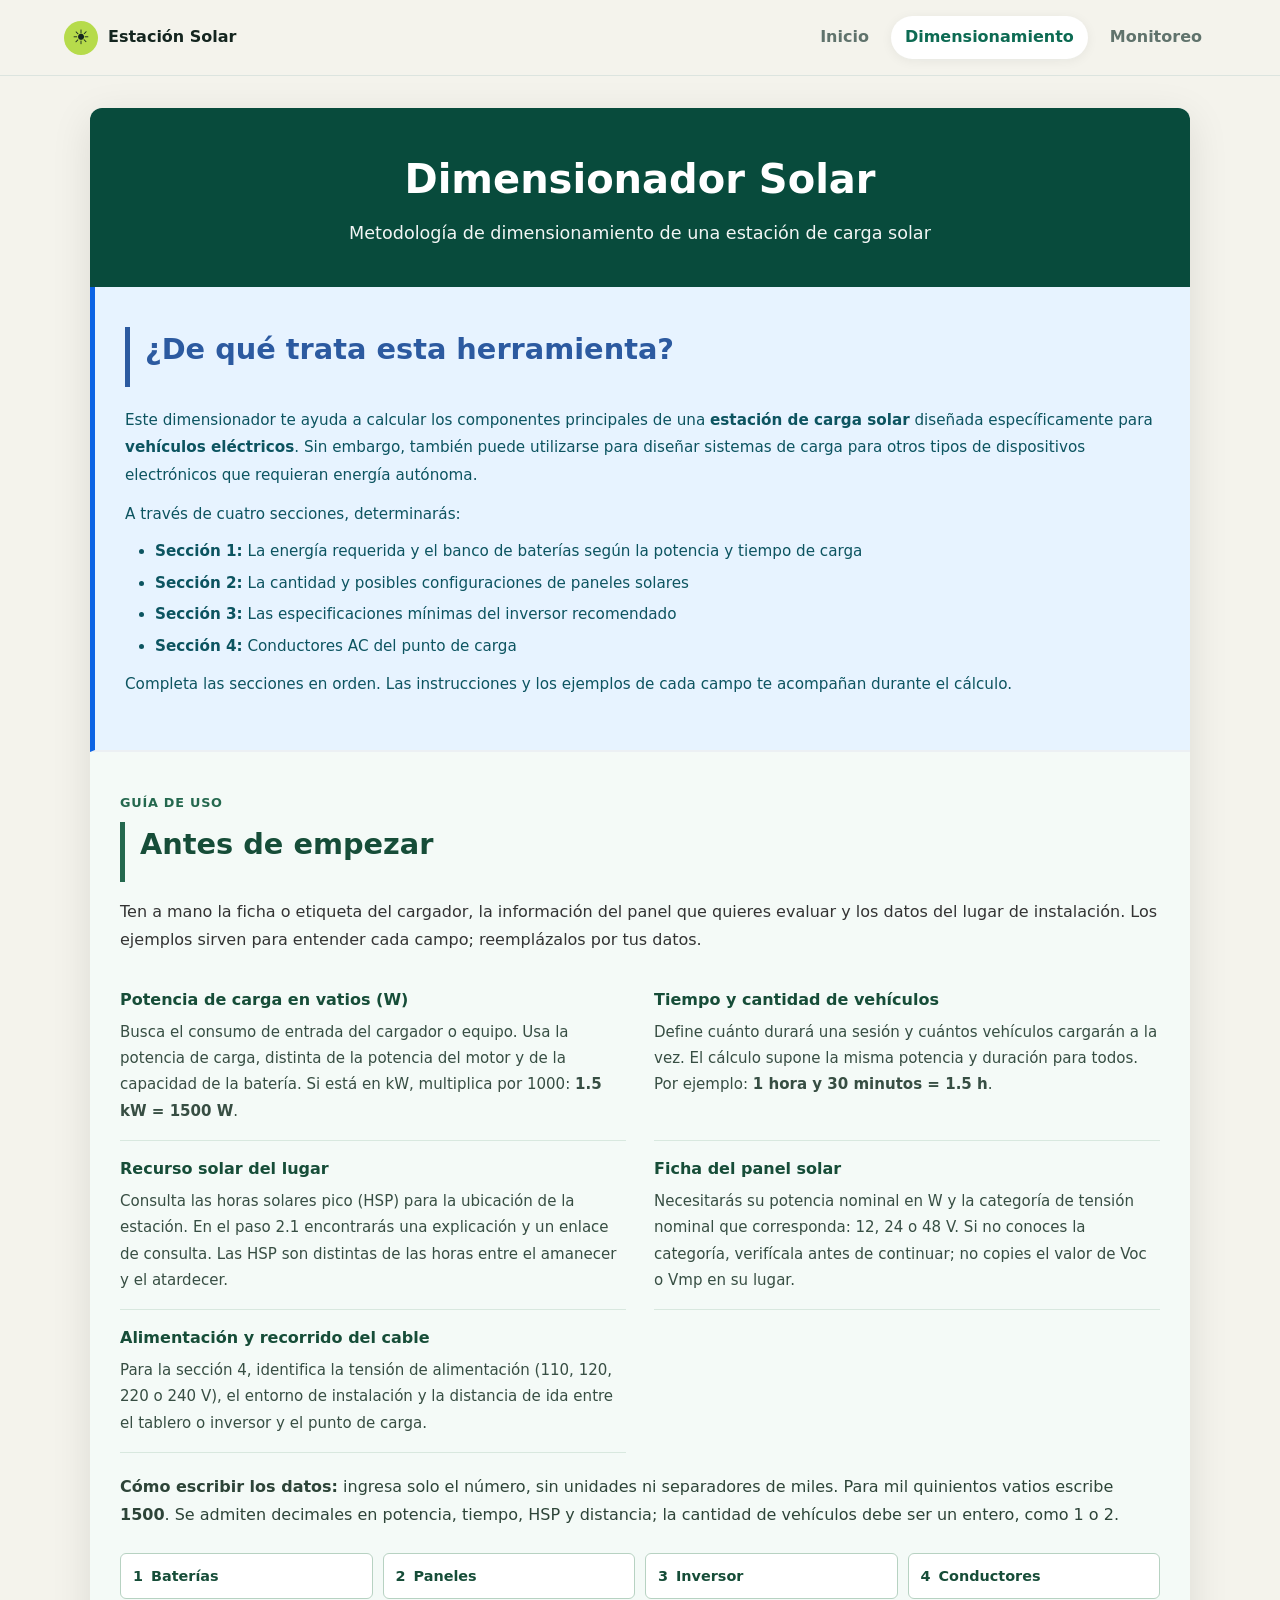
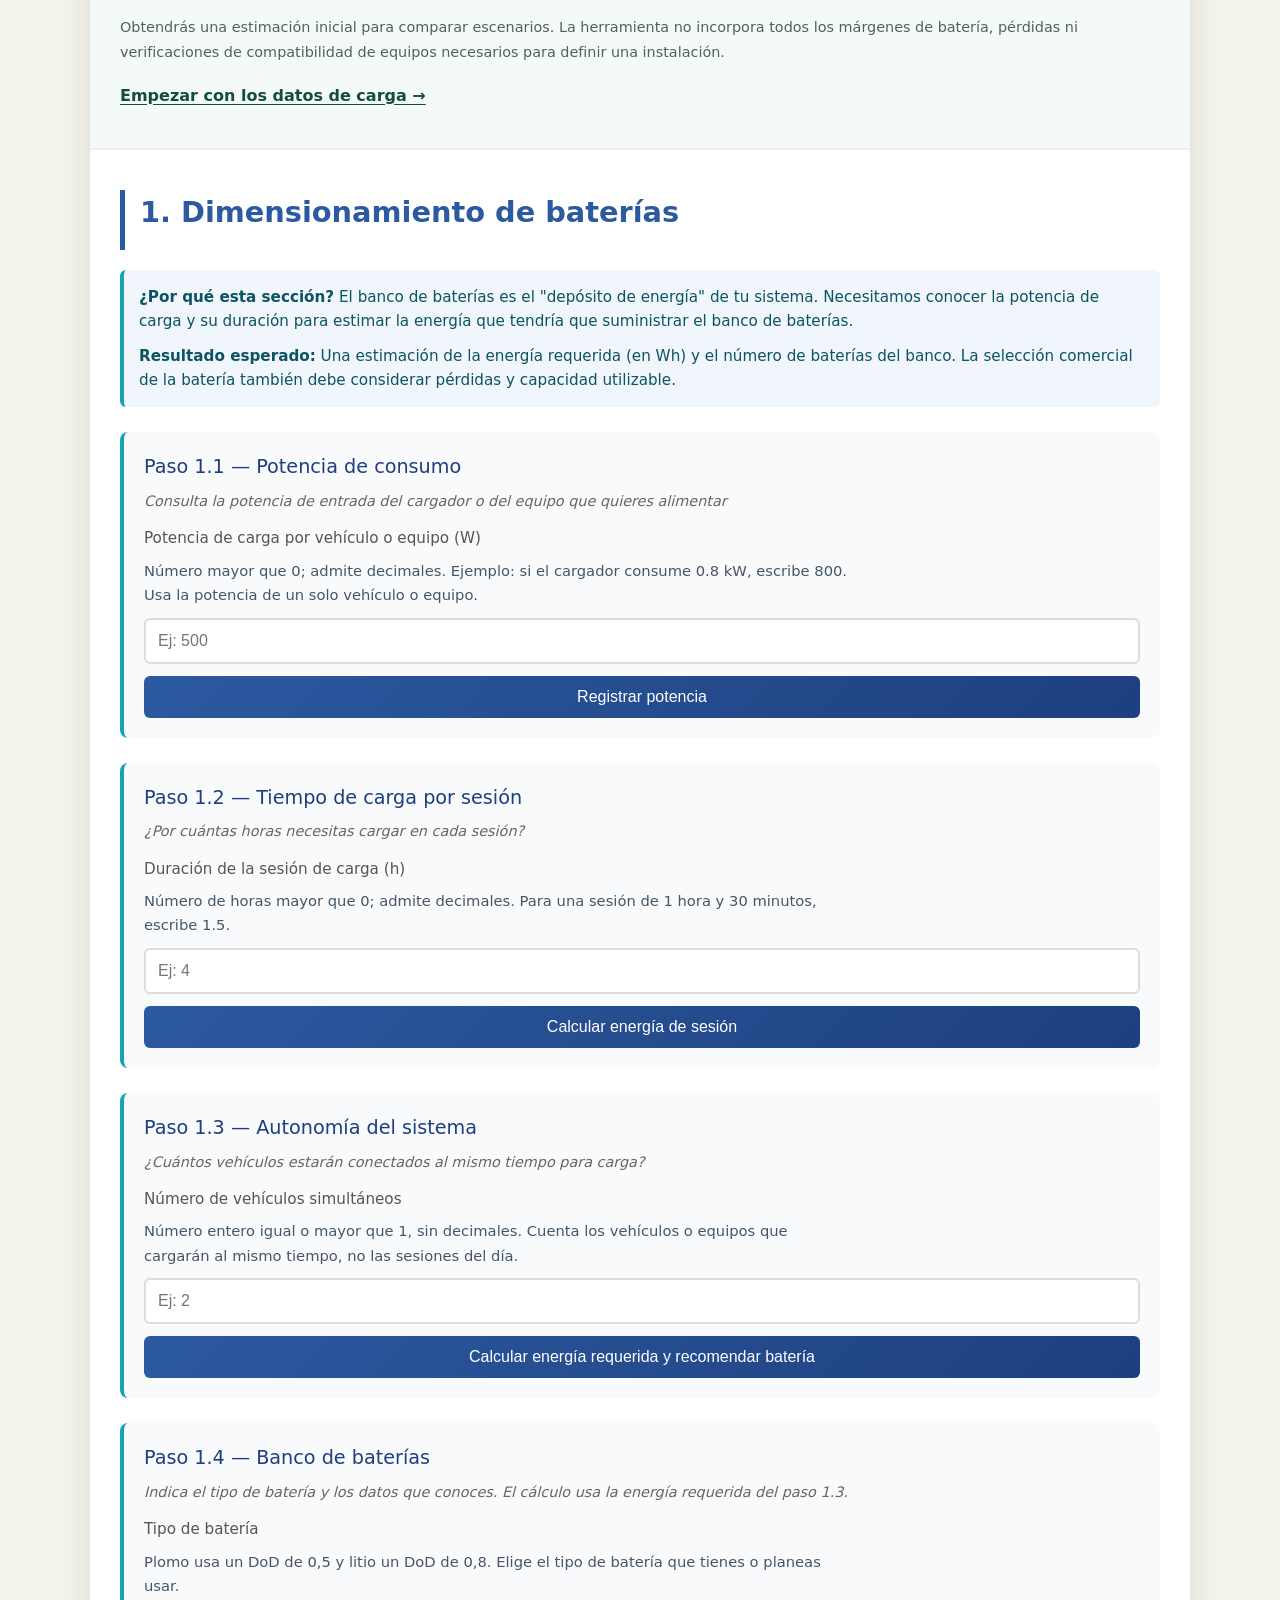
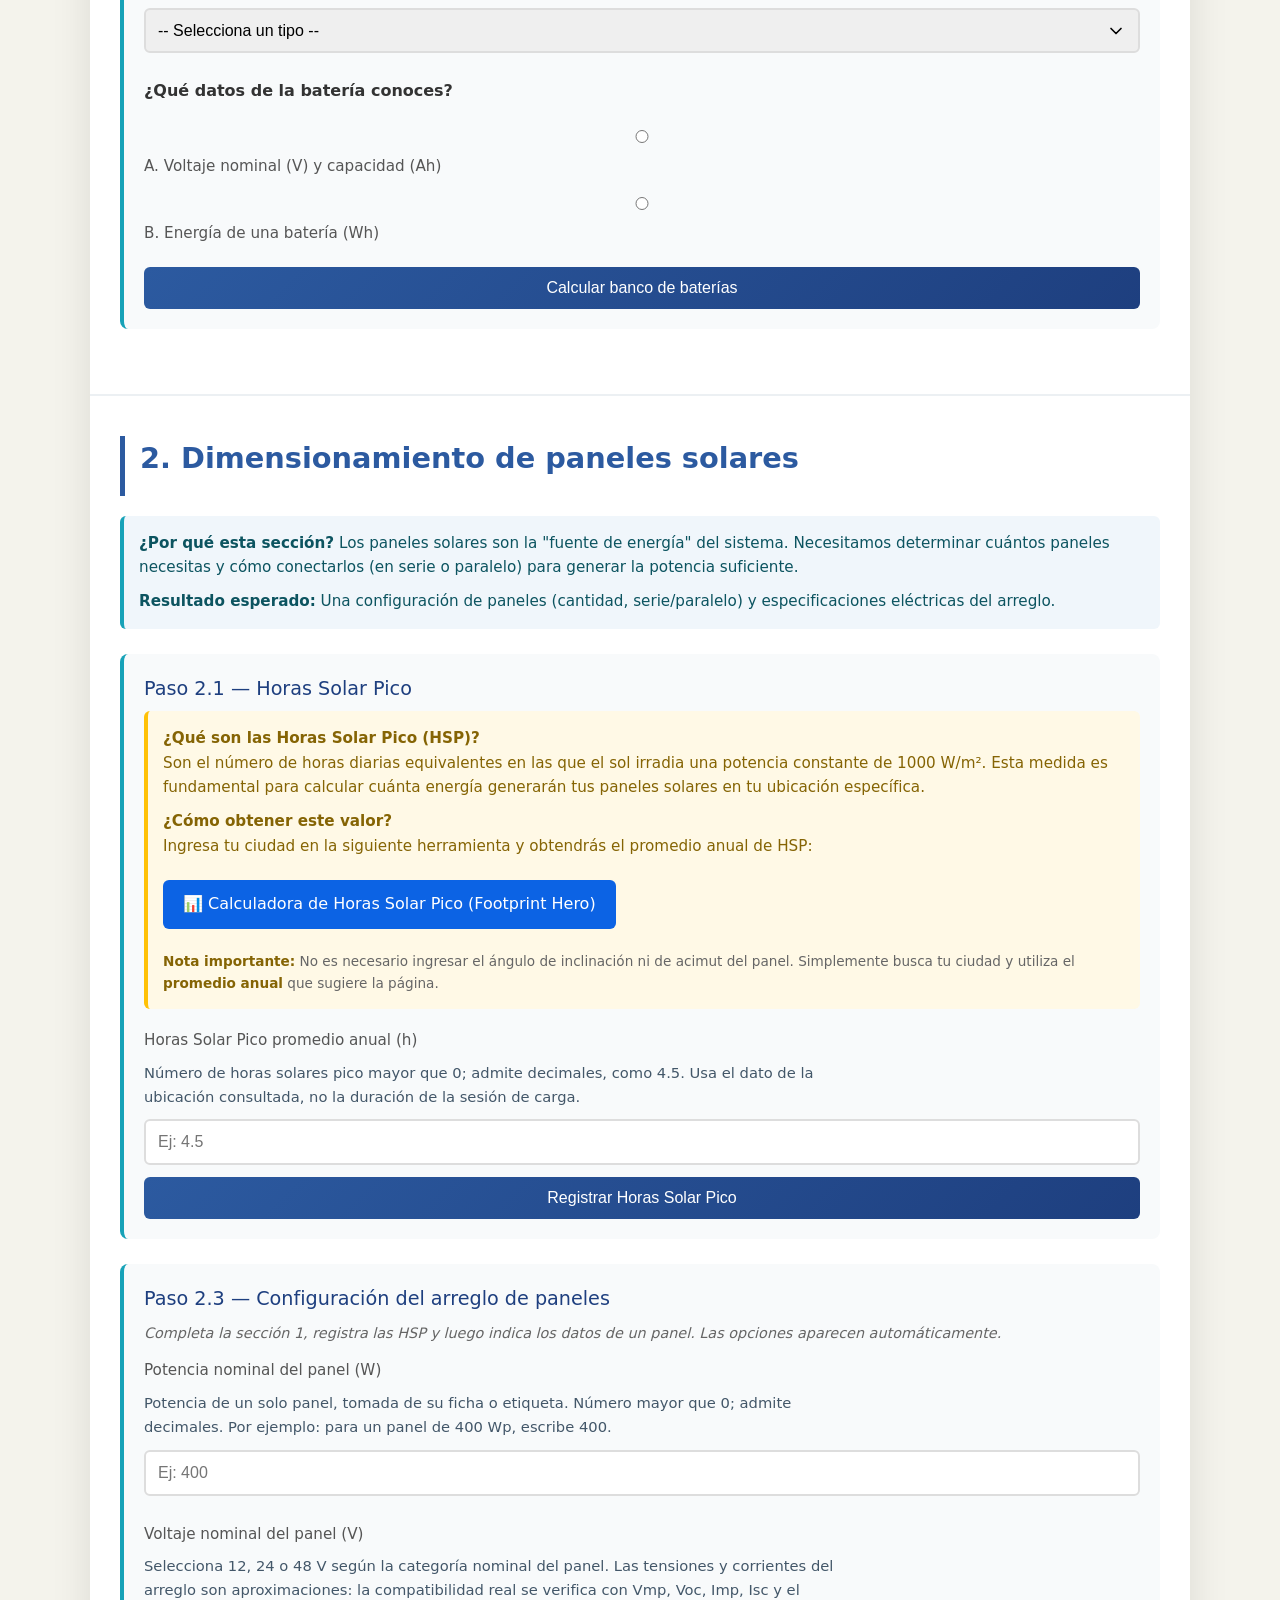
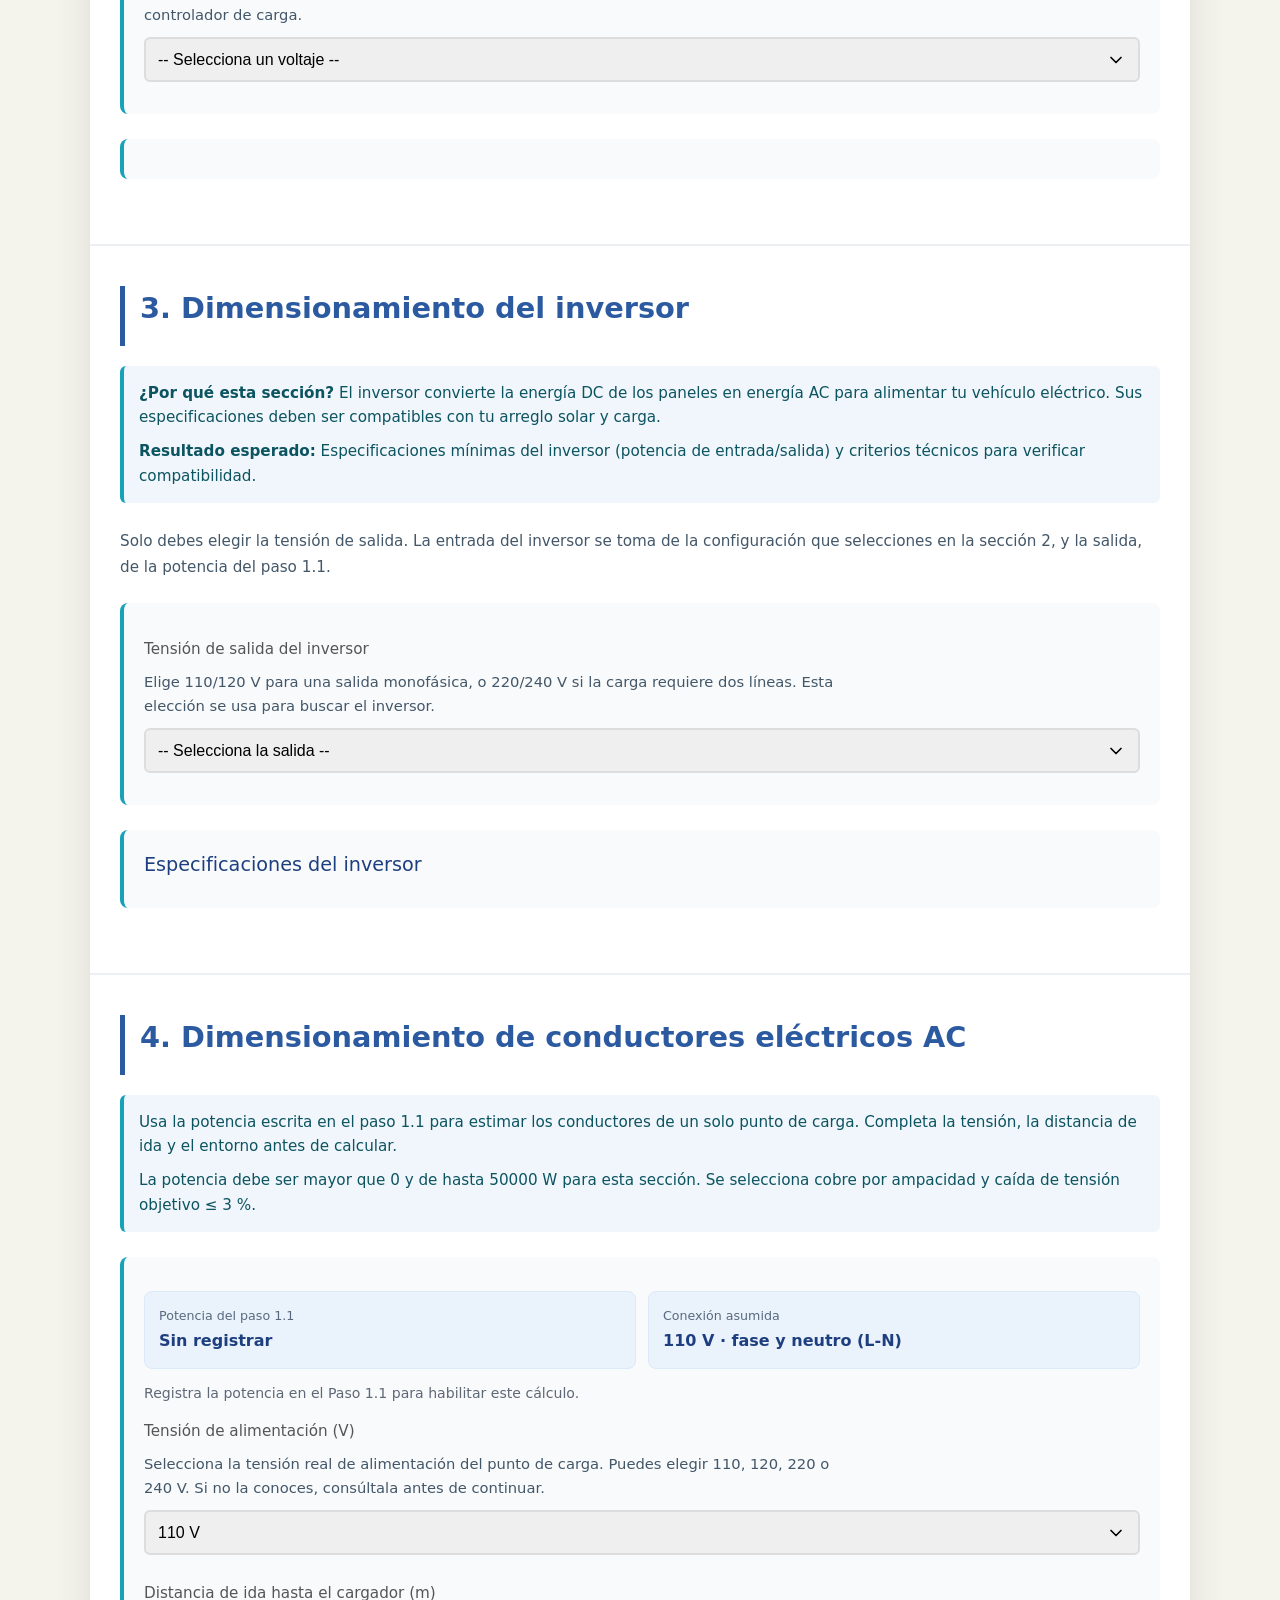
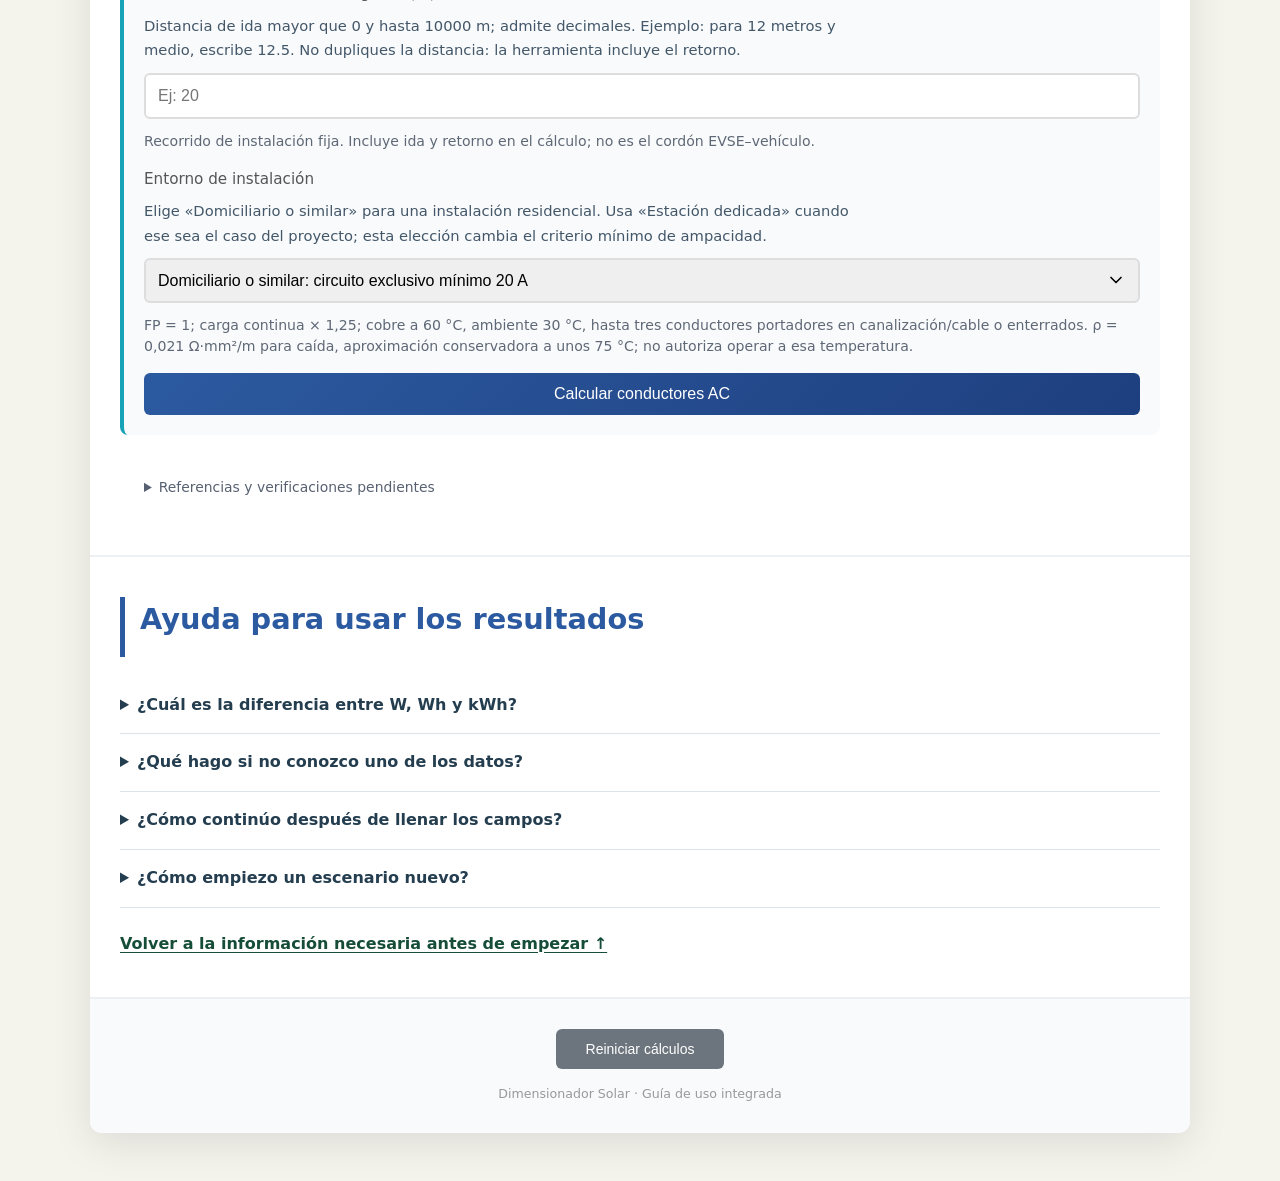
==== commit 82a38d88: "Add files via upload" ====
--- a/dimensionamiento.html
+++ b/dimensionamiento.html
@@ -19,15 +19,15 @@
         <section class="seccion introduccion">
             <h2>¿De qué trata esta herramienta?</h2>
             <p>
-                Este dimensionador te ayuda a calcular los componentes principales de una <strong>estación de carga solar</strong> 
-                diseñada específicamente para <strong>vehículos eléctricos</strong>. Sin embargo, también puede utilizarse para 
+                Este dimensionador te ayuda a calcular los componentes principales de una <strong>estación de carga solar</strong>
+                diseñada específicamente para <strong>vehículos eléctricos</strong>. Sin embargo, también puede utilizarse para
                 diseñar sistemas de carga para otros tipos de dispositivos electrónicos que requieran energía autónoma.
             </p>
             <p>
                 A través de cuatro secciones, determinarás:
             </p>
             <ul>
-                <li><strong>Sección 1:</strong> La capacidad de batería necesaria según la potencia y tiempo de carga</li>
+                <li><strong>Sección 1:</strong> La energía requerida y el banco de baterías según la potencia y tiempo de carga</li>
                 <li><strong>Sección 2:</strong> La cantidad y posibles configuraciones de paneles solares</li>
                 <li><strong>Sección 3:</strong> Las especificaciones mínimas del inversor recomendado</li><li><strong>Sección 4:</strong> Conductores AC del punto de carga</li>
             </ul>
@@ -62,15 +62,15 @@
         <!-- SECCIÓN 1: DIMENSIONAMIENTO DE BATERÍAS -->
         <section class="seccion" id="seccion-baterias">
             <h2>1. Dimensionamiento de baterías</h2>
-            
+
             <div class="descripcion-seccion">
                 <p>
-                    <strong>¿Por qué esta sección?</strong> El banco de baterías es el "depósito de energía" de tu sistema. 
+                    <strong>¿Por qué esta sección?</strong> El banco de baterías es el "depósito de energía" de tu sistema.
                     Necesitamos conocer la potencia de carga y su duración para estimar
                     la energía que tendría que suministrar el banco de baterías.
                 </p>
                 <p>
-                    <strong>Resultado esperado:</strong> Una estimación de la energía requerida (en Wh). La selección comercial de la batería también debe considerar pérdidas y capacidad utilizable.
+                    <strong>Resultado esperado:</strong> Una estimación de la energía requerida (en Wh) y el número de baterías del banco. La selección comercial de la batería también debe considerar pérdidas y capacidad utilizable.
                 </p>
             </div>
 
@@ -109,6 +109,43 @@
                 <button class="btn-calcular" onclick="calcularPaso1_3()">Calcular energía requerida y recomendar batería</button>
                 <div id="resultado-1-3" class="resultado"></div>
             </div>
+
+            <!-- Paso 1.4 -->
+            <div class="paso" id="paso-1-4">
+                <h3>Paso 1.4 — Banco de baterías</h3>
+                <p class="subtitulo-paso">Indica el tipo de batería y los datos que conoces. El cálculo usa la energía requerida del paso 1.3.</p>
+                <label for="tipo_bateria">Tipo de batería</label>
+                <p id="ayuda-tipo_bateria" class="ayuda-campo">Plomo usa un DoD de 0,5 y litio un DoD de 0,8. Elige el tipo de batería que tienes o planeas usar.</p>
+                <select id="tipo_bateria" aria-describedby="ayuda-tipo_bateria">
+                    <option value="">-- Selecciona un tipo --</option>
+                    <option value="plomo">Plomo (DoD 0,5)</option>
+                    <option value="litio">Litio (DoD 0,8)</option>
+                </select>
+
+                <fieldset style="border:0;padding:0;margin:14px 0;">
+                    <legend style="font-weight:700;margin-bottom:8px;">¿Qué datos de la batería conoces?</legend>
+                    <label style="display:block;margin-bottom:6px;"><input type="radio" name="modo_bateria" value="voltaje_capacidad"> A. Voltaje nominal (V) y capacidad (Ah)</label>
+                    <label style="display:block;"><input type="radio" name="modo_bateria" value="energia"> B. Energía de una batería (Wh)</label>
+                </fieldset>
+
+                <div id="campos-voltaje-capacidad" hidden>
+                    <label for="V_bat">Voltaje nominal de la batería (V)</label>
+                    <p id="ayuda-V_bat" class="ayuda-campo">Voltaje nominal indicado en la ficha, por ejemplo 12, 24 o 48 V.</p>
+                    <input type="number" id="V_bat" placeholder="Ej: 48" min="0" step="any" aria-describedby="ayuda-V_bat">
+                    <label for="C_ah">Capacidad de la batería (Ah)</label>
+                    <p id="ayuda-C_ah" class="ayuda-campo">Capacidad nominal en amperios-hora de una sola batería.</p>
+                    <input type="number" id="C_ah" placeholder="Ej: 52" min="0" step="any" aria-describedby="ayuda-C_ah">
+                </div>
+
+                <div id="campos-energia" hidden>
+                    <label for="Ebat_wh">Energía de una batería (Wh)</label>
+                    <p id="ayuda-Ebat_wh" class="ayuda-campo">Energía nominal de una sola batería, tomada de la ficha. Por ejemplo, 2,5 kWh = 2500.</p>
+                    <input type="number" id="Ebat_wh" placeholder="Ej: 2500" min="0" step="any" aria-describedby="ayuda-Ebat_wh">
+                </div>
+
+                <button class="btn-calcular" onclick="calcularPaso1_4()">Calcular banco de baterías</button>
+                <div id="resultado-1-4" class="resultado"></div>
+            </div>
         </section>
 
         <!-- SECCIÓN 2: DIMENSIONAMIENTO DE PANELES -->
@@ -117,12 +154,12 @@
 
             <div class="descripcion-seccion">
                 <p>
-                    <strong>¿Por qué esta sección?</strong> Los paneles solares son la "fuente de energía" del sistema. 
-                    Necesitamos determinar cuántos paneles necesitas y cómo conectarlos (en serie o paralelo) para 
+                    <strong>¿Por qué esta sección?</strong> Los paneles solares son la "fuente de energía" del sistema.
+                    Necesitamos determinar cuántos paneles necesitas y cómo conectarlos (en serie o paralelo) para
                     generar la potencia suficiente.
                 </p>
                 <p>
-                    <strong>Resultado esperado:</strong> Una configuración de paneles (cantidad, serie/paralelo) 
+                    <strong>Resultado esperado:</strong> Una configuración de paneles (cantidad, serie/paralelo)
                     y especificaciones eléctricas del arreglo.
                 </p>
             </div>
@@ -130,11 +167,11 @@
             <!-- Paso 2.1 -->
             <div class="paso">
                 <h3>Paso 2.1 — Horas Solar Pico</h3>
-                
+
                 <div class="explicacion-hsp">
                     <p>
                         <strong>¿Qué son las Horas Solar Pico (HSP)?</strong><br>
-                        Son el número de horas diarias equivalentes en las que el sol irradia una potencia constante de 1000 W/m². 
+                        Son el número de horas diarias equivalentes en las que el sol irradia una potencia constante de 1000 W/m².
                         Esta medida es fundamental para calcular cuánta energía generarán tus paneles solares en tu ubicación específica.
                     </p>
                     <p>
@@ -145,7 +182,7 @@
                         📊 Calculadora de Horas Solar Pico (Footprint Hero)
                     </a>
                     <p style="font-size: 0.85em; color: #666; margin-top: 10px;">
-                        <strong>Nota importante:</strong> No es necesario ingresar el ángulo de inclinación ni de acimut del panel. 
+                        <strong>Nota importante:</strong> No es necesario ingresar el ángulo de inclinación ni de acimut del panel.
                         Simplemente busca tu ciudad y utiliza el <strong>promedio anual</strong> que sugiere la página.
                     </p>
                 </div>
@@ -161,7 +198,7 @@
             <!-- Paso 2.2 — Se muestra automáticamente cuando se registra HSP -->
             <div class="paso" id="paso-2-2" style="display: none;">
                 <h3>Paso 2.2 — Potencia del arreglo solar</h3>
-                <p class="subtitulo-paso">Cálculo automático basado en energía requerida y Horas Solar Pico</p>
+                <p class="subtitulo-paso">Cálculo automático basado en la energía del banco y las Horas Solar Pico</p>
                 <div id="resultado-2-2" class="resultado"></div>
             </div>
 
@@ -173,7 +210,7 @@
                 <p id="ayuda-P_panel" class="ayuda-campo">Potencia de un solo panel, tomada de su ficha o etiqueta. Número mayor que 0; admite decimales. Por ejemplo: para un panel de 400 Wp, escribe 400.</p>
                 <input type="number" id="P_panel" placeholder="Ej: 400" onchange="autoCalcularPaso2_3()" min="0" step="any" required aria-describedby="ayuda-P_panel error-P_panel">
                 <p id="error-P_panel" class="error-campo" aria-live="polite" hidden></p>
-                
+
                 <label for="V_nominal">Voltaje nominal del panel (V)</label>
                 <p id="ayuda-V_nominal" class="ayuda-campo">Selecciona 12, 24 o 48 V según la categoría nominal del panel. Las tensiones y corrientes del arreglo son aproximaciones: la compatibilidad real se verifica con Vmp, Voc, Imp, Isc y el controlador de carga.</p>
                 <select id="V_nominal" onchange="autoCalcularPaso2_3()" aria-describedby="ayuda-V_nominal" required>
@@ -182,7 +219,7 @@
                     <option value="24">24 V</option>
                     <option value="48">48 V</option>
                 </select>
-                
+
                 <div id="resultado-2-3" class="resultado"></div>
             </div>
 
@@ -203,17 +240,26 @@
 
             <div class="descripcion-seccion">
                 <p>
-                    <strong>¿Por qué esta sección?</strong> El inversor convierte la energía DC de los paneles 
-                    en energía AC para alimentar tu vehículo eléctrico. Sus especificaciones deben ser compatibles 
+                    <strong>¿Por qué esta sección?</strong> El inversor convierte la energía DC de los paneles
+                    en energía AC para alimentar tu vehículo eléctrico. Sus especificaciones deben ser compatibles
                     con tu arreglo solar y carga.
                 </p>
                 <p>
-                    <strong>Resultado esperado:</strong> Especificaciones mínimas del inversor (potencia de entrada/salida) 
+                    <strong>Resultado esperado:</strong> Especificaciones mínimas del inversor (potencia de entrada/salida)
                     y criterios técnicos para verificar compatibilidad.
                 </p>
             </div>
 
-            <p class="ayuda-seccion">Aquí no debes escribir nuevos datos. En la sección 2, pulsa «Seleccionar esta opción» en una configuración de paneles y el resultado del inversor aparecerá automáticamente.</p>
+            <p class="ayuda-seccion">Solo debes elegir la tensión de salida. La entrada del inversor se toma de la configuración que selecciones en la sección 2, y la salida, de la potencia del paso 1.1.</p>
+            <div class="paso">
+                <label for="tension_salida">Tensión de salida del inversor</label>
+                <p id="ayuda-tension_salida" class="ayuda-campo">Elige 110/120 V para una salida monofásica, o 220/240 V si la carga requiere dos líneas. Esta elección se usa para buscar el inversor.</p>
+                <select id="tension_salida" aria-describedby="ayuda-tension_salida">
+                    <option value="">-- Selecciona la salida --</option>
+                    <option value="110">110/120 V</option>
+                    <option value="220">220/240 V</option>
+                </select>
+            </div>
             <div class="paso">
                 <h3>Especificaciones del inversor</h3>
                 <div id="resultado-3" class="resultado"></div>
@@ -246,7 +292,7 @@
             <h2 id="titulo-dudas">Ayuda para usar los resultados</h2>
             <details><summary>¿Cuál es la diferencia entre W, Wh y kWh?</summary><p>Los W expresan potencia; los Wh, energía durante un tiempo. Una carga de 500 W durante 2 horas requiere 1000 Wh, equivalentes a 1 kWh. Ingresa potencia en W en el paso 1.1 y duración en horas en el paso 1.2.</p></details>
             <details><summary>¿Qué hago si no conozco uno de los datos?</summary><p>Consulta la etiqueta o ficha del cargador y del panel. Para las HSP, usa el enlace del paso 2.1. La tensión y el recorrido del cable corresponden al lugar de instalación. Si no tienes esa información, reúne el dato antes de usar el resultado para tu proyecto.</p></details>
-            <details><summary>¿Cómo continúo después de llenar los campos?</summary><p>En la sección 1, pulsa el botón de cada paso en orden. En la sección 2, registra las HSP y escribe los datos del panel; después selecciona una de las opciones. La sección 3 se calcula automáticamente. Para la sección 4, completa sus campos y pulsa «Calcular conductores AC».</p></details>
+            <details><summary>¿Cómo continúo después de llenar los campos?</summary><p>En la sección 1, pulsa el botón de cada paso en orden, incluido el paso 1.4 para el banco de baterías. En la sección 2, registra las HSP y escribe los datos del panel; después selecciona una de las opciones. En la sección 3, elige la tensión de salida y la especificación del inversor aparecerá. Para la sección 4, completa sus campos y pulsa «Calcular conductores AC».</p></details>
             <details><summary>¿Cómo empiezo un escenario nuevo?</summary><p>Usa «Reiniciar cálculos», al final de esta página. Se borran las entradas y los resultados para que puedas ingresar los datos del nuevo escenario.</p></details>
             <a class="volver-guia" href="#antes-de-empezar">Volver a la información necesaria antes de empezar ↑</a>
         </section>
